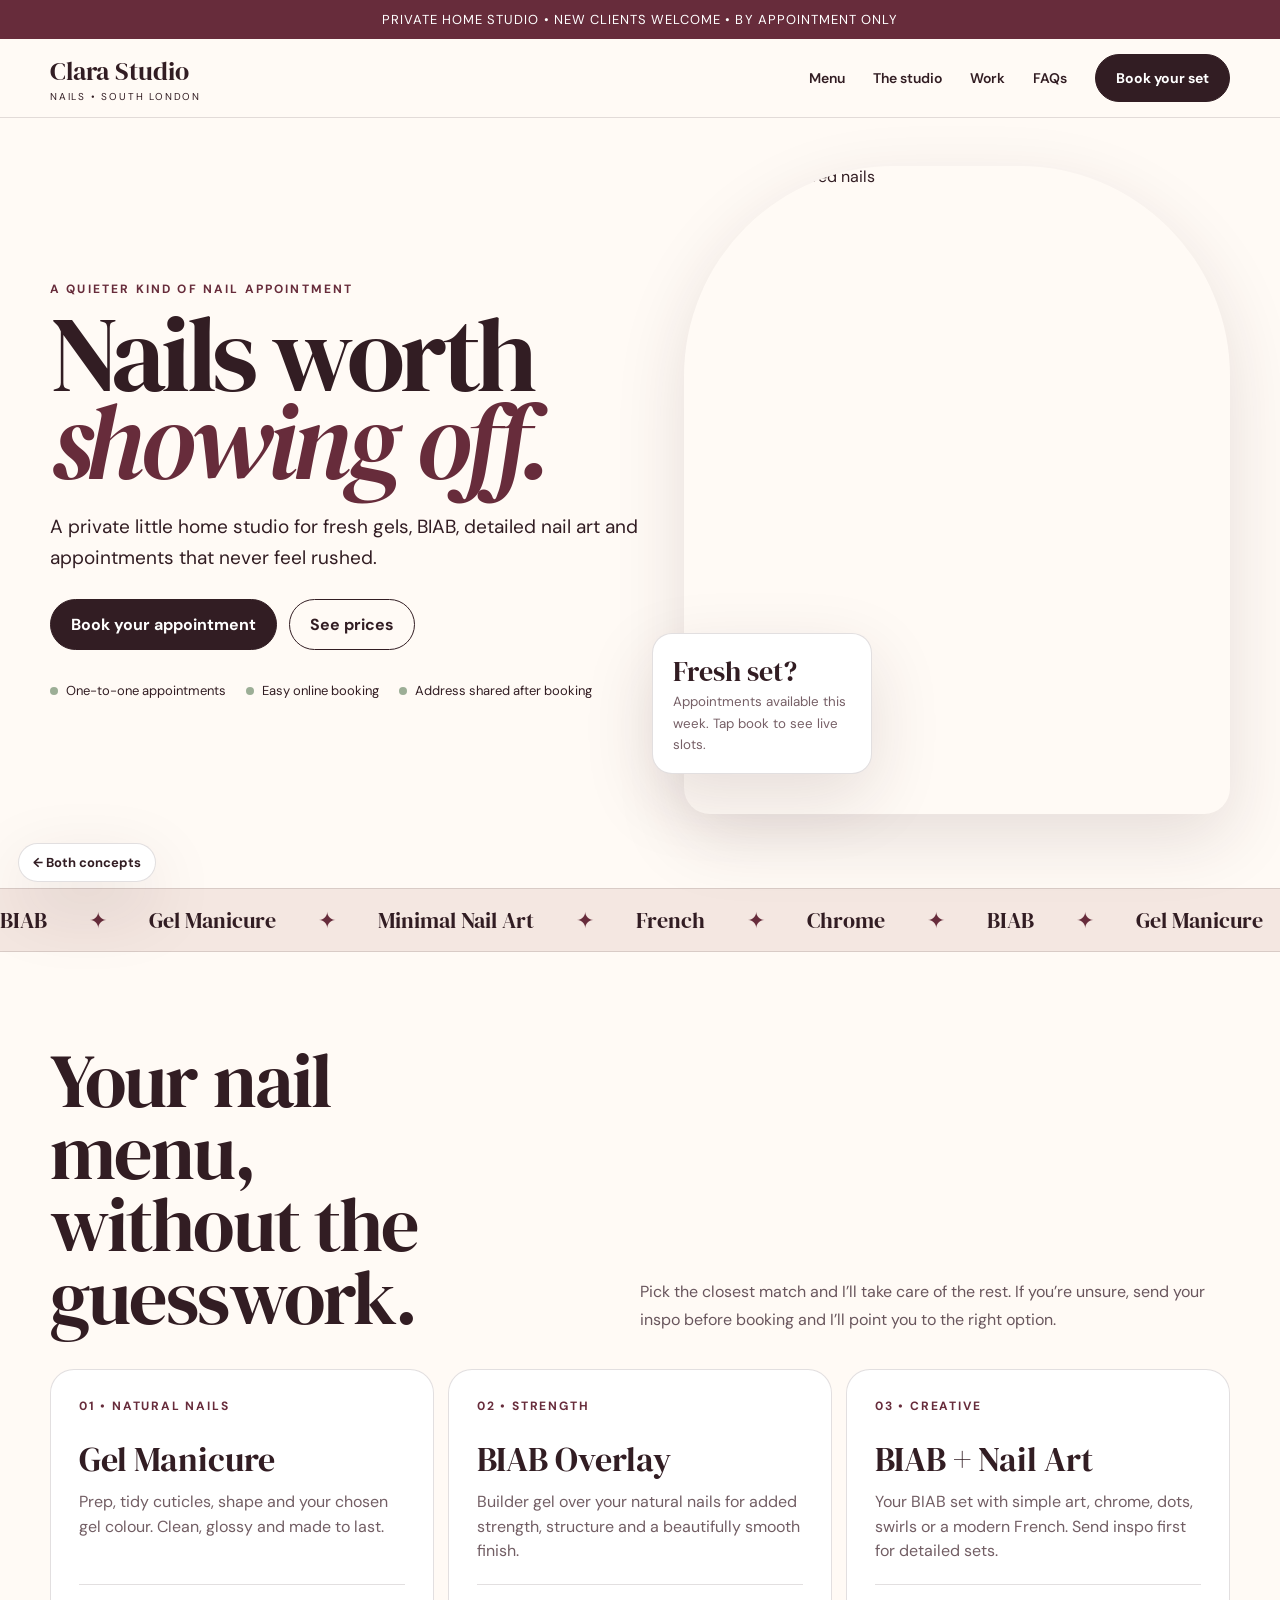
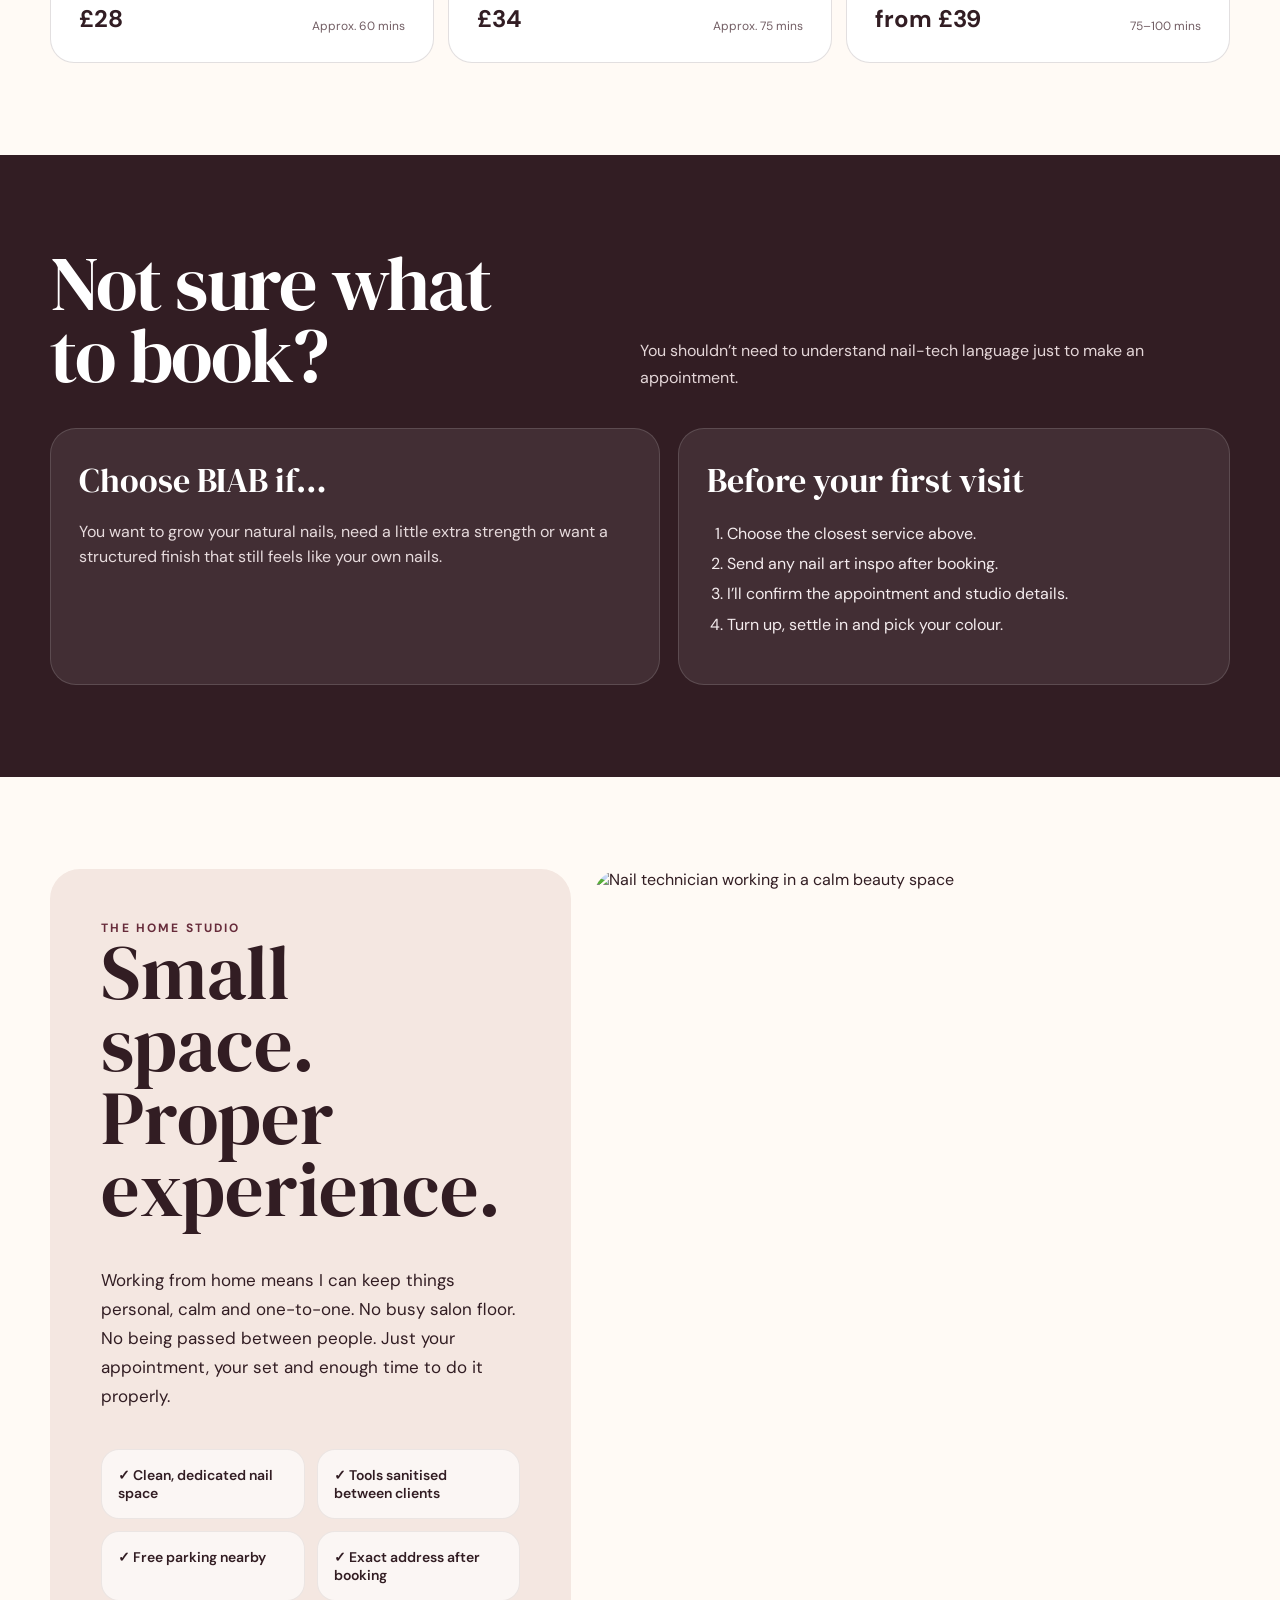
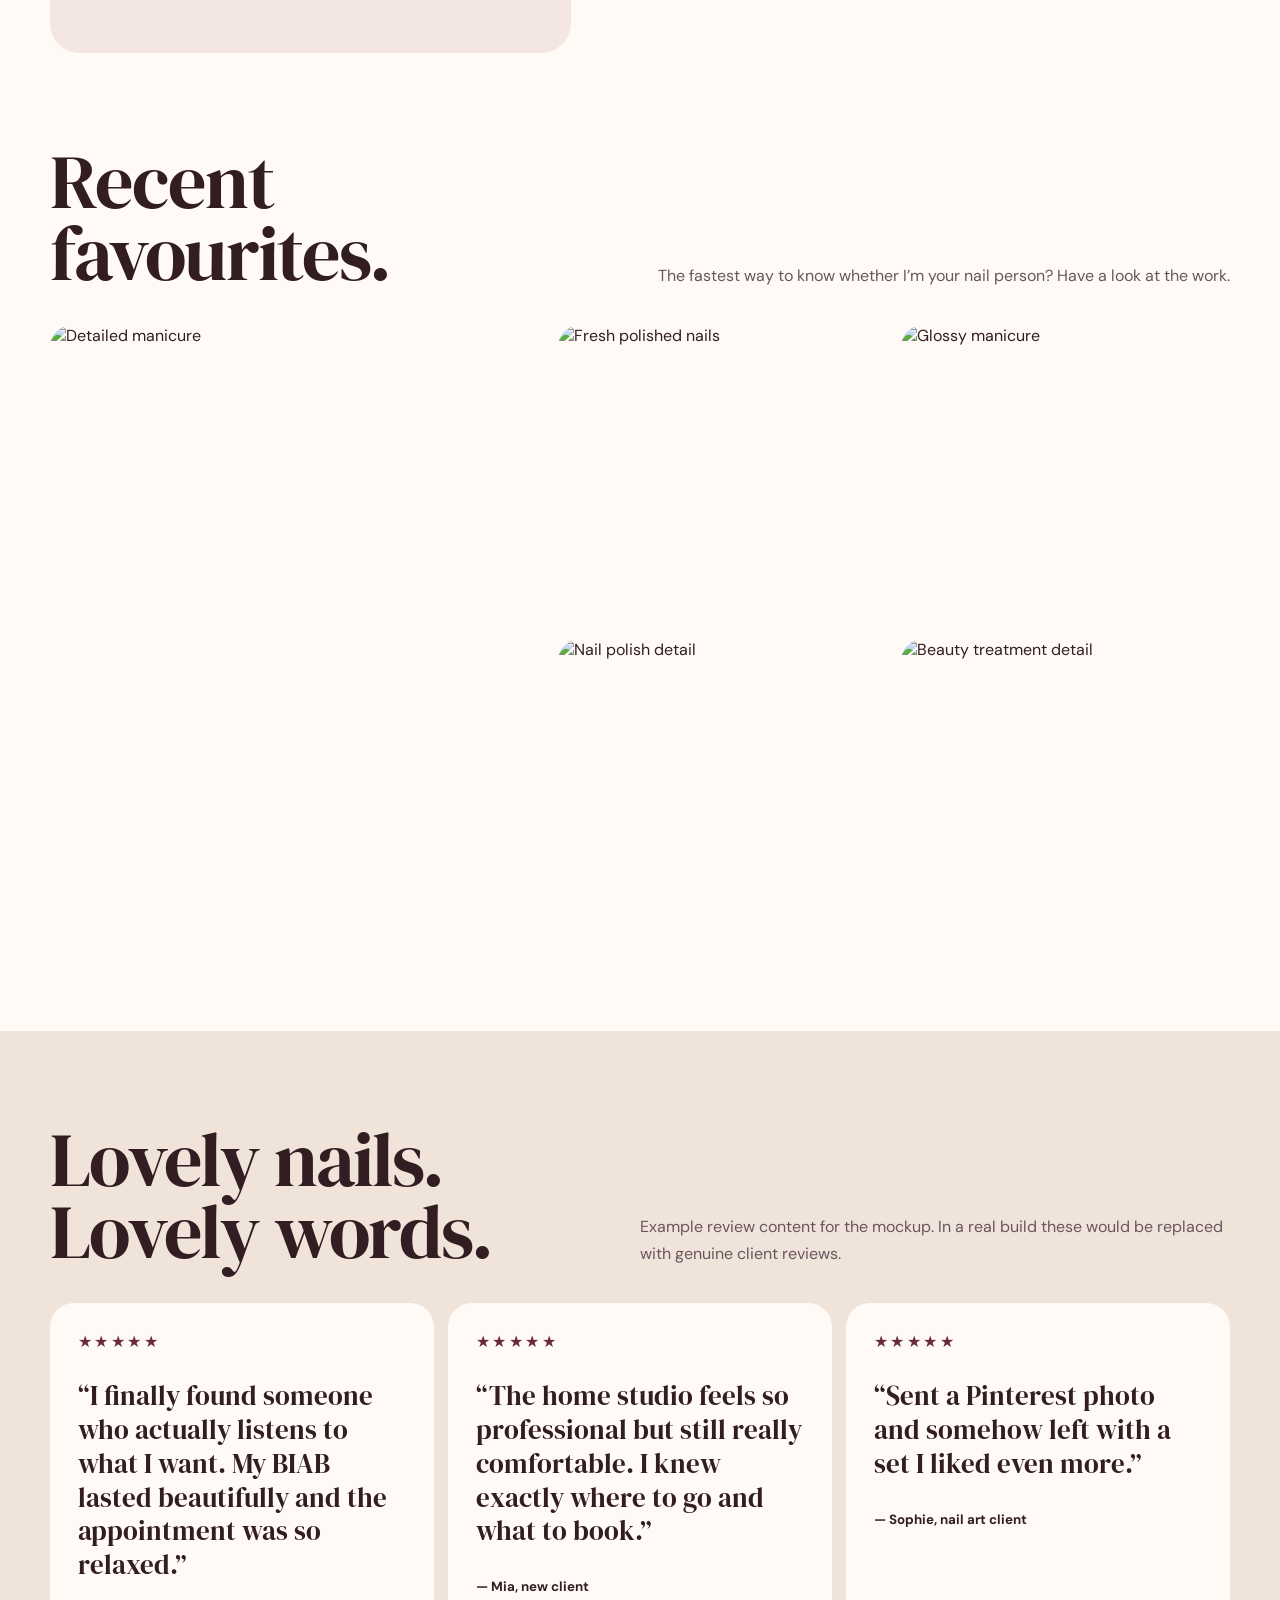
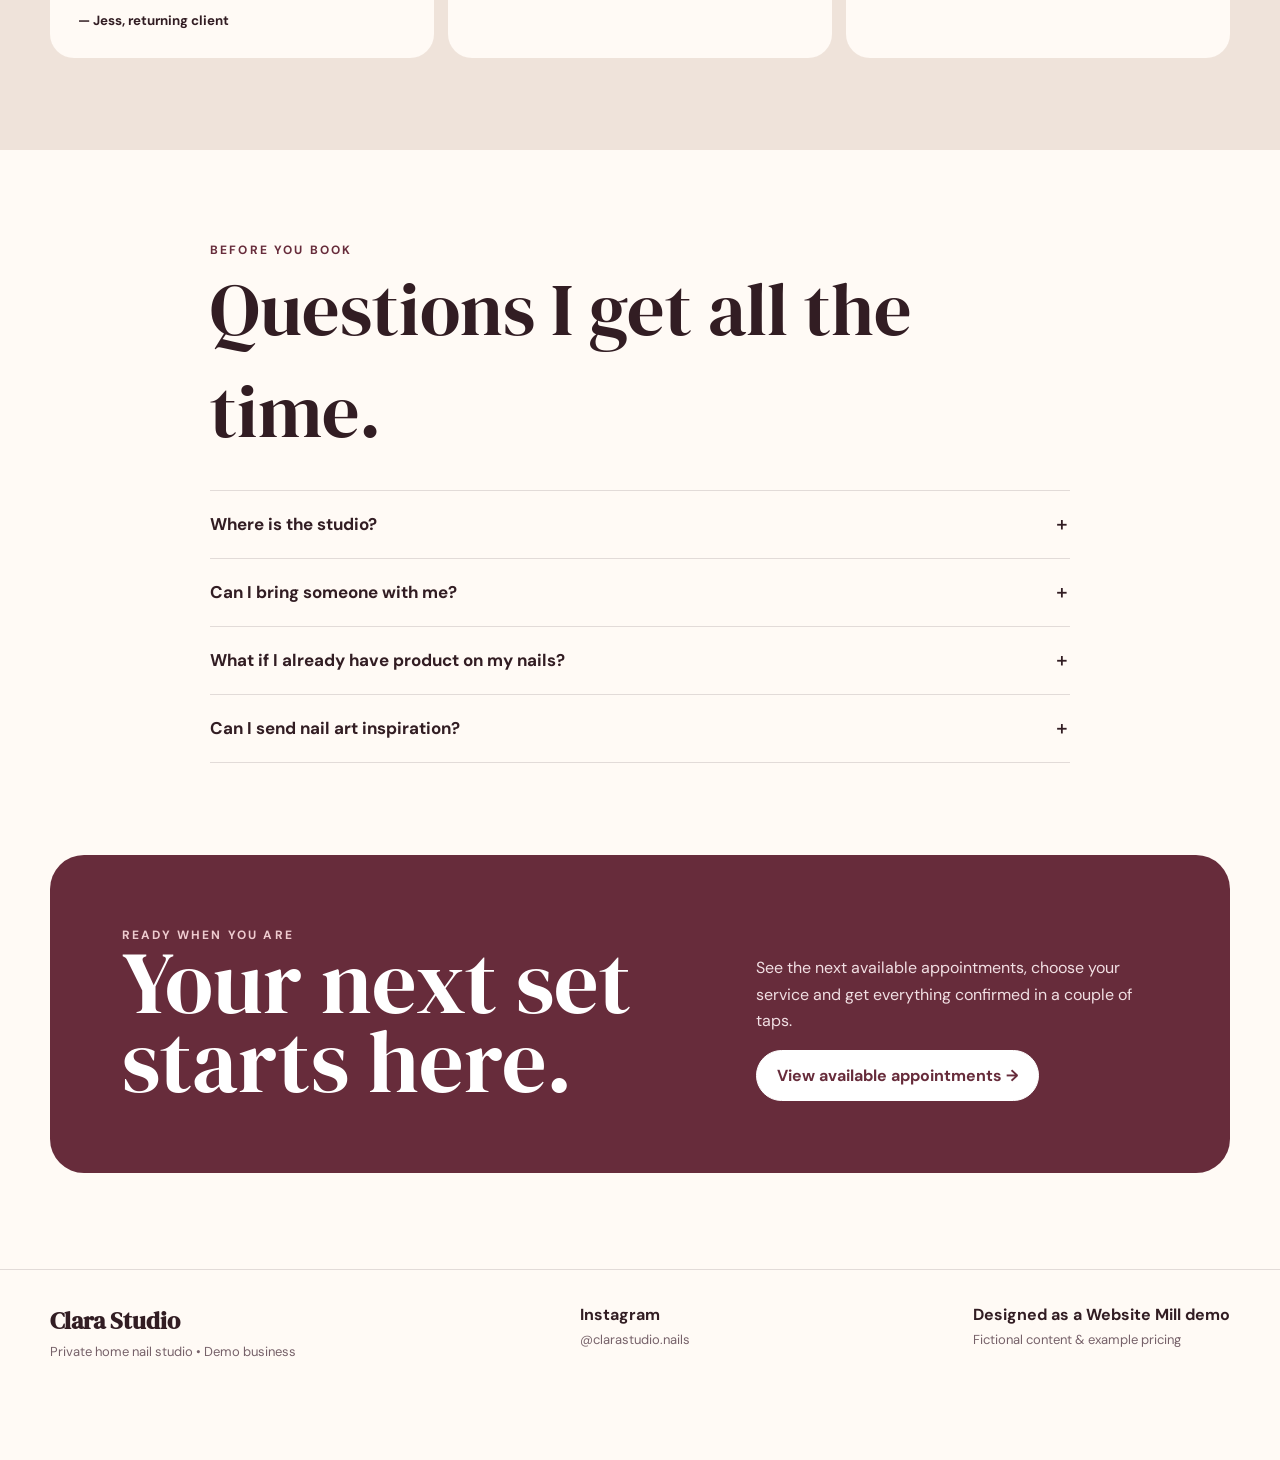
==== concept-one/index.html @ 9a5871d0 "Add premium home nail studio concept" ====
<!doctype html>
<html lang="en">
<head>
<meta charset="utf-8" />
<meta name="viewport" content="width=device-width,initial-scale=1" />
<title>Clara Studio — Private Home Nail Appointments</title>
<meta name="description" content="A premium at-home nail studio website concept with clear services, pricing, reviews, FAQs and booking." />
<link rel="preconnect" href="https://fonts.googleapis.com">
<link rel="preconnect" href="https://fonts.gstatic.com" crossorigin>
<link href="https://fonts.googleapis.com/css2?family=DM+Sans:wght@400;500;600;700&family=DM+Serif+Display:ital@0;1&display=swap" rel="stylesheet">
<style>
:root{--ink:#321d23;--wine:#672c3b;--rose:#d9a89b;--blush:#f4e7e1;--cream:#fffaf5;--sage:#9cae96;--line:rgba(50,29,35,.14);--shadow:0 24px 70px rgba(60,34,40,.13)}
*{box-sizing:border-box}html{scroll-behavior:smooth}body{margin:0;background:var(--cream);color:var(--ink);font-family:"DM Sans",sans-serif}img{display:block;width:100%}a{color:inherit}.wrap{width:min(1180px,calc(100% - 40px));margin:auto}.serif{font-family:"DM Serif Display",serif;font-weight:400}.announcement{background:var(--wine);color:white;text-align:center;padding:11px 18px;font-size:13px;letter-spacing:.08em;text-transform:uppercase}.nav{position:sticky;top:0;z-index:30;background:rgba(255,250,245,.94);backdrop-filter:blur(12px);border-bottom:1px solid var(--line)}.nav-inner{height:78px;display:flex;align-items:center;justify-content:space-between;gap:24px}.brand{text-decoration:none;font-family:"DM Serif Display",serif;font-size:26px}.brand span{font-family:"DM Sans",sans-serif;font-size:10px;display:block;text-transform:uppercase;letter-spacing:.18em;margin-top:1px}.links{display:flex;align-items:center;gap:28px;font-size:14px;font-weight:600}.links a{text-decoration:none}.btn{display:inline-flex;align-items:center;justify-content:center;gap:8px;text-decoration:none;border-radius:999px;padding:14px 20px;font-weight:700;border:1px solid var(--ink);transition:.2s ease}.btn:hover{transform:translateY(-2px)}.btn-dark{background:var(--ink);color:white}.hero{padding:48px 0 74px}.hero-grid{display:grid;grid-template-columns:1.04fr .96fr;gap:42px;align-items:center}.eyebrow{text-transform:uppercase;letter-spacing:.18em;font-size:12px;font-weight:700;color:var(--wine)}h1{font-family:"DM Serif Display",serif;font-size:clamp(62px,8.3vw,118px);line-height:.82;letter-spacing:-.045em;margin:14px 0 26px;font-weight:400}h1 em{color:var(--wine)}.lead{font-size:19px;line-height:1.65;max-width:610px;margin:0 0 26px}.hero-actions{display:flex;gap:12px;flex-wrap:wrap}.trust-row{display:flex;gap:20px;flex-wrap:wrap;margin-top:32px;font-size:13px}.trust-row span{display:flex;align-items:center;gap:8px}.dot{width:8px;height:8px;border-radius:50%;background:var(--sage)}.hero-photo{position:relative}.hero-photo img{height:min(72vh,720px);object-fit:cover;border-radius:210px 210px 26px 26px;box-shadow:var(--shadow)}.floating{position:absolute;left:-32px;bottom:40px;background:#fff;border:1px solid var(--line);border-radius:20px;padding:18px 20px;box-shadow:var(--shadow);width:220px}.floating strong{display:block;font-family:"DM Serif Display",serif;font-size:28px;font-weight:400}.floating small{line-height:1.4;color:#765f66}.marquee{overflow:hidden;border-block:1px solid var(--line);background:var(--blush)}.marquee-track{display:flex;white-space:nowrap;gap:42px;padding:16px 0;font-family:"DM Serif Display",serif;font-size:22px;animation:scroll 24s linear infinite}.marquee-track span:after{content:"✦";margin-left:42px;color:var(--wine)}@keyframes scroll{to{transform:translateX(-50%)}}
section{padding:92px 0}.section-head{display:grid;grid-template-columns:.8fr 1.2fr;gap:30px;align-items:end;margin-bottom:36px}.section-head h2{font-family:"DM Serif Display",serif;font-size:clamp(44px,6vw,76px);line-height:.95;margin:0;font-weight:400;letter-spacing:-.025em}.section-head p{max-width:590px;justify-self:end;line-height:1.7;color:#69565d;margin:0}.menu-grid{display:grid;grid-template-columns:repeat(3,1fr);gap:14px}.service{background:white;border:1px solid var(--line);border-radius:24px;padding:28px;min-height:245px;display:flex;flex-direction:column}.service .number{font-size:12px;letter-spacing:.15em;color:var(--wine);font-weight:700}.service h3{font-family:"DM Serif Display",serif;font-size:34px;font-weight:400;margin:22px 0 8px}.service p{color:#725e64;line-height:1.55;margin:0 0 20px}.price{margin-top:auto;display:flex;align-items:end;justify-content:space-between;gap:12px;border-top:1px solid var(--line);padding-top:18px}.price strong{font-size:24px}.price span{font-size:12px;color:#725e64}.guide{background:var(--ink);color:white}.guide .section-head p{color:#e4d6d8}.guide-grid{display:grid;grid-template-columns:1.05fr .95fr;gap:18px}.guide-card{background:rgba(255,255,255,.08);border:1px solid rgba(255,255,255,.14);border-radius:26px;padding:28px}.guide-card h3{font-family:"DM Serif Display",serif;font-size:34px;font-weight:400;margin:0 0 12px}.guide-card p{color:#e7dbdd;line-height:1.6}.guide-card ol{padding-left:20px;line-height:1.9;color:#f4ecee}.studio{display:grid;grid-template-columns:.9fr 1.1fr;gap:22px}.studio-copy{background:var(--blush);border-radius:30px;padding:clamp(28px,4vw,54px);display:flex;flex-direction:column;justify-content:center}.studio-copy h2{font-family:"DM Serif Display",serif;font-size:clamp(46px,6vw,76px);line-height:.95;font-weight:400;margin:0 0 24px}.studio-copy p{font-size:17px;line-height:1.7}.reassure{display:grid;grid-template-columns:1fr 1fr;gap:12px;margin-top:22px}.reassure div{background:rgba(255,255,255,.62);border:1px solid rgba(50,29,35,.08);border-radius:18px;padding:16px;font-size:14px;font-weight:600}.studio img{height:680px;object-fit:cover;border-radius:30px}.gallery{padding-top:0}.gallery-grid{display:grid;grid-template-columns:1.2fr .8fr .8fr;grid-template-rows:300px 300px;gap:14px}.gallery-grid img{height:100%;object-fit:cover;border-radius:22px}.gallery-grid img:first-child{grid-row:1/3}.reviews{background:#efe3da}.review-grid{display:grid;grid-template-columns:repeat(3,1fr);gap:14px}.review{background:var(--cream);border-radius:24px;padding:28px}.stars{letter-spacing:.15em;color:var(--wine)}.review p{font-family:"DM Serif Display",serif;font-size:27px;line-height:1.25}.review small{font-weight:700}.faq{max-width:860px}.faq h2{font-family:"DM Serif Display",serif;font-size:clamp(48px,6vw,74px);font-weight:400;margin:0 0 28px}.faq-item{border-top:1px solid var(--line)}.faq-item:last-child{border-bottom:1px solid var(--line)}.faq-btn{width:100%;background:none;border:0;padding:22px 0;display:flex;justify-content:space-between;text-align:left;font:inherit;font-weight:700;font-size:17px;color:var(--ink);cursor:pointer}.faq-answer{display:none;padding:0 40px 22px 0;color:#6f5b61;line-height:1.65}.faq-item.open .faq-answer{display:block}.cta{padding:0 0 96px}.cta-card{background:var(--wine);color:white;border-radius:34px;padding:clamp(34px,6vw,72px);display:grid;grid-template-columns:1.2fr .8fr;align-items:end;gap:30px}.cta-card h2{font-family:"DM Serif Display",serif;font-size:clamp(50px,7vw,88px);line-height:.9;font-weight:400;margin:0}.cta-card p{color:#f1dfe3;line-height:1.65}.cta-card .btn{border-color:white;background:white;color:var(--wine)}footer{border-top:1px solid var(--line);padding:34px 0 100px}.footer-grid{display:flex;justify-content:space-between;gap:24px;align-items:flex-start}.footer-grid strong{font-family:"DM Serif Display",serif;font-size:24px}.footer-grid p{margin:6px 0 0;color:#766169;font-size:13px}.back{position:fixed;left:18px;bottom:18px;z-index:40;background:white;border:1px solid var(--line);box-shadow:var(--shadow);border-radius:999px;padding:10px 14px;text-decoration:none;font-size:13px;font-weight:700}.mobile-book{display:none}
@media(max-width:850px){.links a:not(.btn){display:none}.hero-grid,.section-head,.studio,.cta-card,.guide-grid{grid-template-columns:1fr}.hero{padding-top:28px}.hero-photo{margin-top:16px}.hero-photo img{height:520px}.floating{left:14px;bottom:18px}.section-head p{justify-self:start}.menu-grid,.review-grid{grid-template-columns:1fr}.gallery-grid{grid-template-columns:1fr 1fr;grid-template-rows:280px 230px}.gallery-grid img:first-child{grid-column:1/3;grid-row:auto}.studio img{height:480px}.reassure{grid-template-columns:1fr}.footer-grid{flex-direction:column}.mobile-book{display:flex;position:fixed;right:16px;bottom:16px;z-index:45;background:var(--wine);color:white;padding:14px 20px;border-radius:999px;text-decoration:none;font-weight:800;box-shadow:0 12px 32px rgba(60,20,30,.25)}.back{bottom:72px}}@media(max-width:520px){.wrap{width:min(100% - 28px,1180px)}.nav-inner{height:68px}.nav .btn{padding:11px 14px;font-size:13px}h1{font-size:64px}.hero-photo img{height:460px;border-radius:130px 130px 22px 22px}.floating{width:190px}.menu-grid{gap:10px}section{padding:70px 0}.gallery-grid{grid-template-columns:1fr;grid-template-rows:none}.gallery-grid img,.gallery-grid img:first-child{grid-column:auto;height:290px}.review p{font-size:24px}.cta-card h2{font-size:54px}}
</style>
</head>
<body>
<div class="announcement">Private home studio • New clients welcome • By appointment only</div>
<nav class="nav"><div class="wrap nav-inner"><a class="brand" href="#top">Clara Studio<span>Nails • South London</span></a><div class="links"><a href="#menu">Menu</a><a href="#studio">The studio</a><a href="#work">Work</a><a href="#faq">FAQs</a><a class="btn btn-dark" href="#book">Book your set</a></div></div></nav>
<main id="top">
<section class="hero"><div class="wrap hero-grid"><div><div class="eyebrow">A quieter kind of nail appointment</div><h1>Nails worth <em>showing off.</em></h1><p class="lead">A private little home studio for fresh gels, BIAB, detailed nail art and appointments that never feel rushed.</p><div class="hero-actions"><a class="btn btn-dark" href="#book">Book your appointment</a><a class="btn" href="#menu">See prices</a></div><div class="trust-row"><span><i class="dot"></i>One-to-one appointments</span><span><i class="dot"></i>Easy online booking</span><span><i class="dot"></i>Address shared after booking</span></div></div><div class="hero-photo"><img src="https://images.unsplash.com/photo-1604654894610-df63bc536371?auto=format&fit=crop&w=1200&q=90" alt="Freshly manicured nails"/><div class="floating"><strong>Fresh set?</strong><small>Appointments available this week. Tap book to see live slots.</small></div></div></div></section>
<div class="marquee"><div class="marquee-track"><span>BIAB</span><span>Gel Manicure</span><span>Minimal Nail Art</span><span>French</span><span>Chrome</span><span>BIAB</span><span>Gel Manicure</span><span>Minimal Nail Art</span><span>French</span><span>Chrome</span></div></div>
<section id="menu"><div class="wrap"><div class="section-head"><h2>Your nail menu,<br>without the guesswork.</h2><p>Pick the closest match and I’ll take care of the rest. If you’re unsure, send your inspo before booking and I’ll point you to the right option.</p></div><div class="menu-grid">
<div class="service"><span class="number">01 • NATURAL NAILS</span><h3>Gel Manicure</h3><p>Prep, tidy cuticles, shape and your chosen gel colour. Clean, glossy and made to last.</p><div class="price"><strong>£28</strong><span>Approx. 60 mins</span></div></div>
<div class="service"><span class="number">02 • STRENGTH</span><h3>BIAB Overlay</h3><p>Builder gel over your natural nails for added strength, structure and a beautifully smooth finish.</p><div class="price"><strong>£34</strong><span>Approx. 75 mins</span></div></div>
<div class="service"><span class="number">03 • CREATIVE</span><h3>BIAB + Nail Art</h3><p>Your BIAB set with simple art, chrome, dots, swirls or a modern French. Send inspo first for detailed sets.</p><div class="price"><strong>from £39</strong><span>75–100 mins</span></div></div>
</div></div></section>
<section class="guide"><div class="wrap"><div class="section-head"><h2>Not sure what to book?</h2><p>You shouldn’t need to understand nail-tech language just to make an appointment.</p></div><div class="guide-grid"><div class="guide-card"><h3>Choose BIAB if…</h3><p>You want to grow your natural nails, need a little extra strength or want a structured finish that still feels like your own nails.</p></div><div class="guide-card"><h3>Before your first visit</h3><ol><li>Choose the closest service above.</li><li>Send any nail art inspo after booking.</li><li>I’ll confirm the appointment and studio details.</li><li>Turn up, settle in and pick your colour.</li></ol></div></div></div></section>
<section id="studio"><div class="wrap studio"><div class="studio-copy"><div class="eyebrow">The home studio</div><h2>Small space.<br>Proper experience.</h2><p>Working from home means I can keep things personal, calm and one-to-one. No busy salon floor. No being passed between people. Just your appointment, your set and enough time to do it properly.</p><div class="reassure"><div>✓ Clean, dedicated nail space</div><div>✓ Tools sanitised between clients</div><div>✓ Free parking nearby</div><div>✓ Exact address after booking</div></div></div><img src="https://images.unsplash.com/photo-1562322140-8baeececf3df?auto=format&fit=crop&w=1200&q=88" alt="Nail technician working in a calm beauty space"/></div></section>
<section id="work" class="gallery"><div class="wrap"><div class="section-head"><h2>Recent favourites.</h2><p>The fastest way to know whether I’m your nail person? Have a look at the work.</p></div><div class="gallery-grid"><img src="https://images.unsplash.com/photo-1544816135-b44f18b3c5d6?auto=format&fit=crop&w=1000&q=88" alt="Detailed manicure"/><img src="https://images.unsplash.com/photo-1519014816548-bf5fe059798b?auto=format&fit=crop&w=900&q=88" alt="Fresh polished nails"/><img src="https://images.unsplash.com/photo-1604654894610-df63bc536371?auto=format&fit=crop&w=900&q=88" alt="Glossy manicure"/><img src="https://images.unsplash.com/photo-1457972729786-0411a3b2b626?auto=format&fit=crop&w=900&q=88" alt="Nail polish detail"/><img src="https://images.unsplash.com/photo-1562322140-8baeececf3df?auto=format&fit=crop&w=900&q=88" alt="Beauty treatment detail"/></div></div></section>
<section class="reviews"><div class="wrap"><div class="section-head"><h2>Lovely nails.<br>Lovely words.</h2><p>Example review content for the mockup. In a real build these would be replaced with genuine client reviews.</p></div><div class="review-grid"><article class="review"><div class="stars">★★★★★</div><p>“I finally found someone who actually listens to what I want. My BIAB lasted beautifully and the appointment was so relaxed.”</p><small>— Jess, returning client</small></article><article class="review"><div class="stars">★★★★★</div><p>“The home studio feels so professional but still really comfortable. I knew exactly where to go and what to book.”</p><small>— Mia, new client</small></article><article class="review"><div class="stars">★★★★★</div><p>“Sent a Pinterest photo and somehow left with a set I liked even more.”</p><small>— Sophie, nail art client</small></article></div></div></section>
<section id="faq"><div class="wrap faq"><div class="eyebrow">Before you book</div><h2>Questions I get all the time.</h2>
<div class="faq-item"><button class="faq-btn">Where is the studio?<span>＋</span></button><div class="faq-answer">The studio is based in South London. For privacy, the full home address is sent automatically once your appointment is confirmed.</div></div>
<div class="faq-item"><button class="faq-btn">Can I bring someone with me?<span>＋</span></button><div class="faq-answer">Because it’s a small home studio, appointments are one-to-one unless we’ve agreed otherwise beforehand.</div></div>
<div class="faq-item"><button class="faq-btn">What if I already have product on my nails?<span>＋</span></button><div class="faq-answer">Book a removal or infill option with your new set. If you’re not sure what’s currently on your nails, send me a photo before your appointment.</div></div>
<div class="faq-item"><button class="faq-btn">Can I send nail art inspiration?<span>＋</span></button><div class="faq-answer">Absolutely. Send your inspo as soon as you book so I can confirm the right service, timing and price before you arrive.</div></div>
</div></section>
<section id="book" class="cta"><div class="wrap cta-card"><div><div class="eyebrow" style="color:#eecbcf">Ready when you are</div><h2>Your next set starts here.</h2></div><div><p>See the next available appointments, choose your service and get everything confirmed in a couple of taps.</p><a class="btn" href="#">View available appointments →</a></div></div></section>
</main>
<footer><div class="wrap footer-grid"><div><strong>Clara Studio</strong><p>Private home nail studio • Demo business</p></div><div><b>Instagram</b><p>@clarastudio.nails</p></div><div><b>Designed as a Website Mill demo</b><p>Fictional content & example pricing</p></div></div></footer>
<a class="back" href="../">← Both concepts</a><a class="mobile-book" href="#book">Book now</a>
<script>document.querySelectorAll('.faq-btn').forEach(btn=>btn.addEventListener('click',()=>{const item=btn.parentElement;item.classList.toggle('open');btn.querySelector('span').textContent=item.classList.contains('open')?'−':'＋'}));</script>
</body></html>
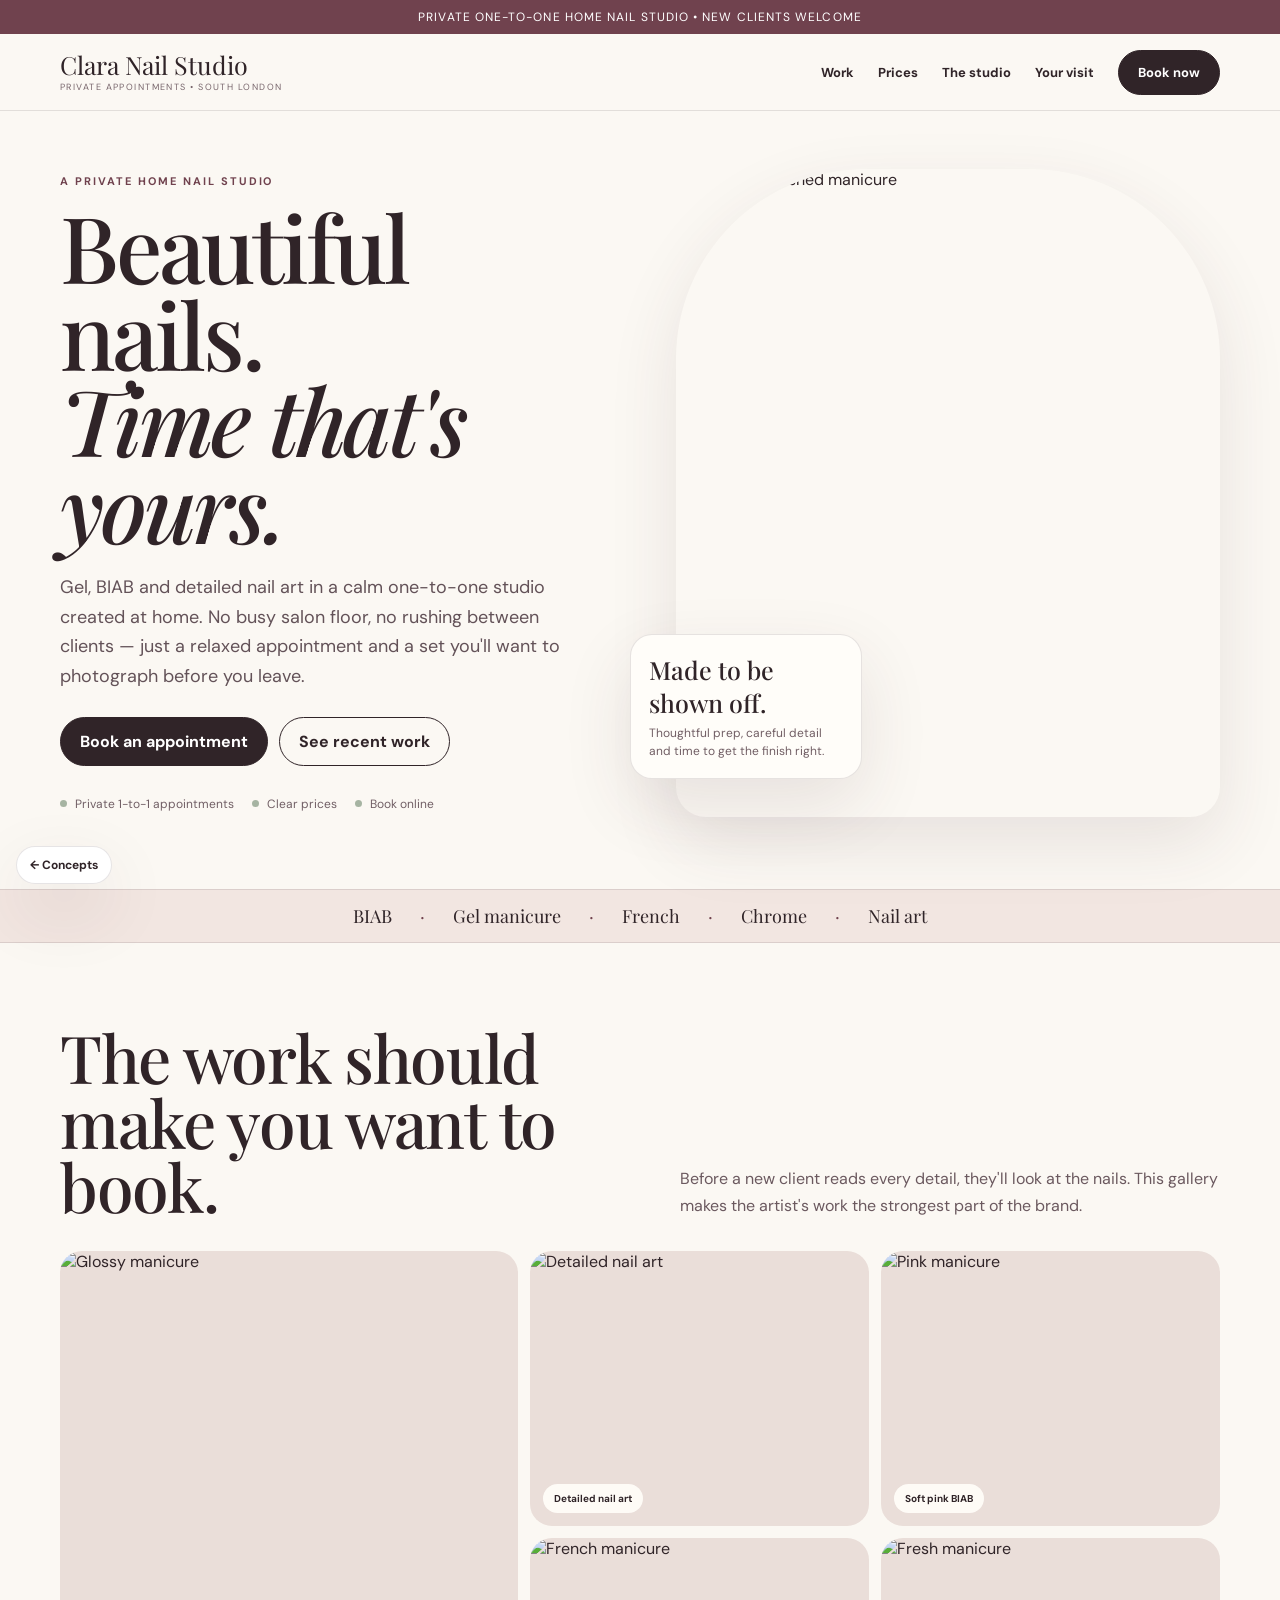
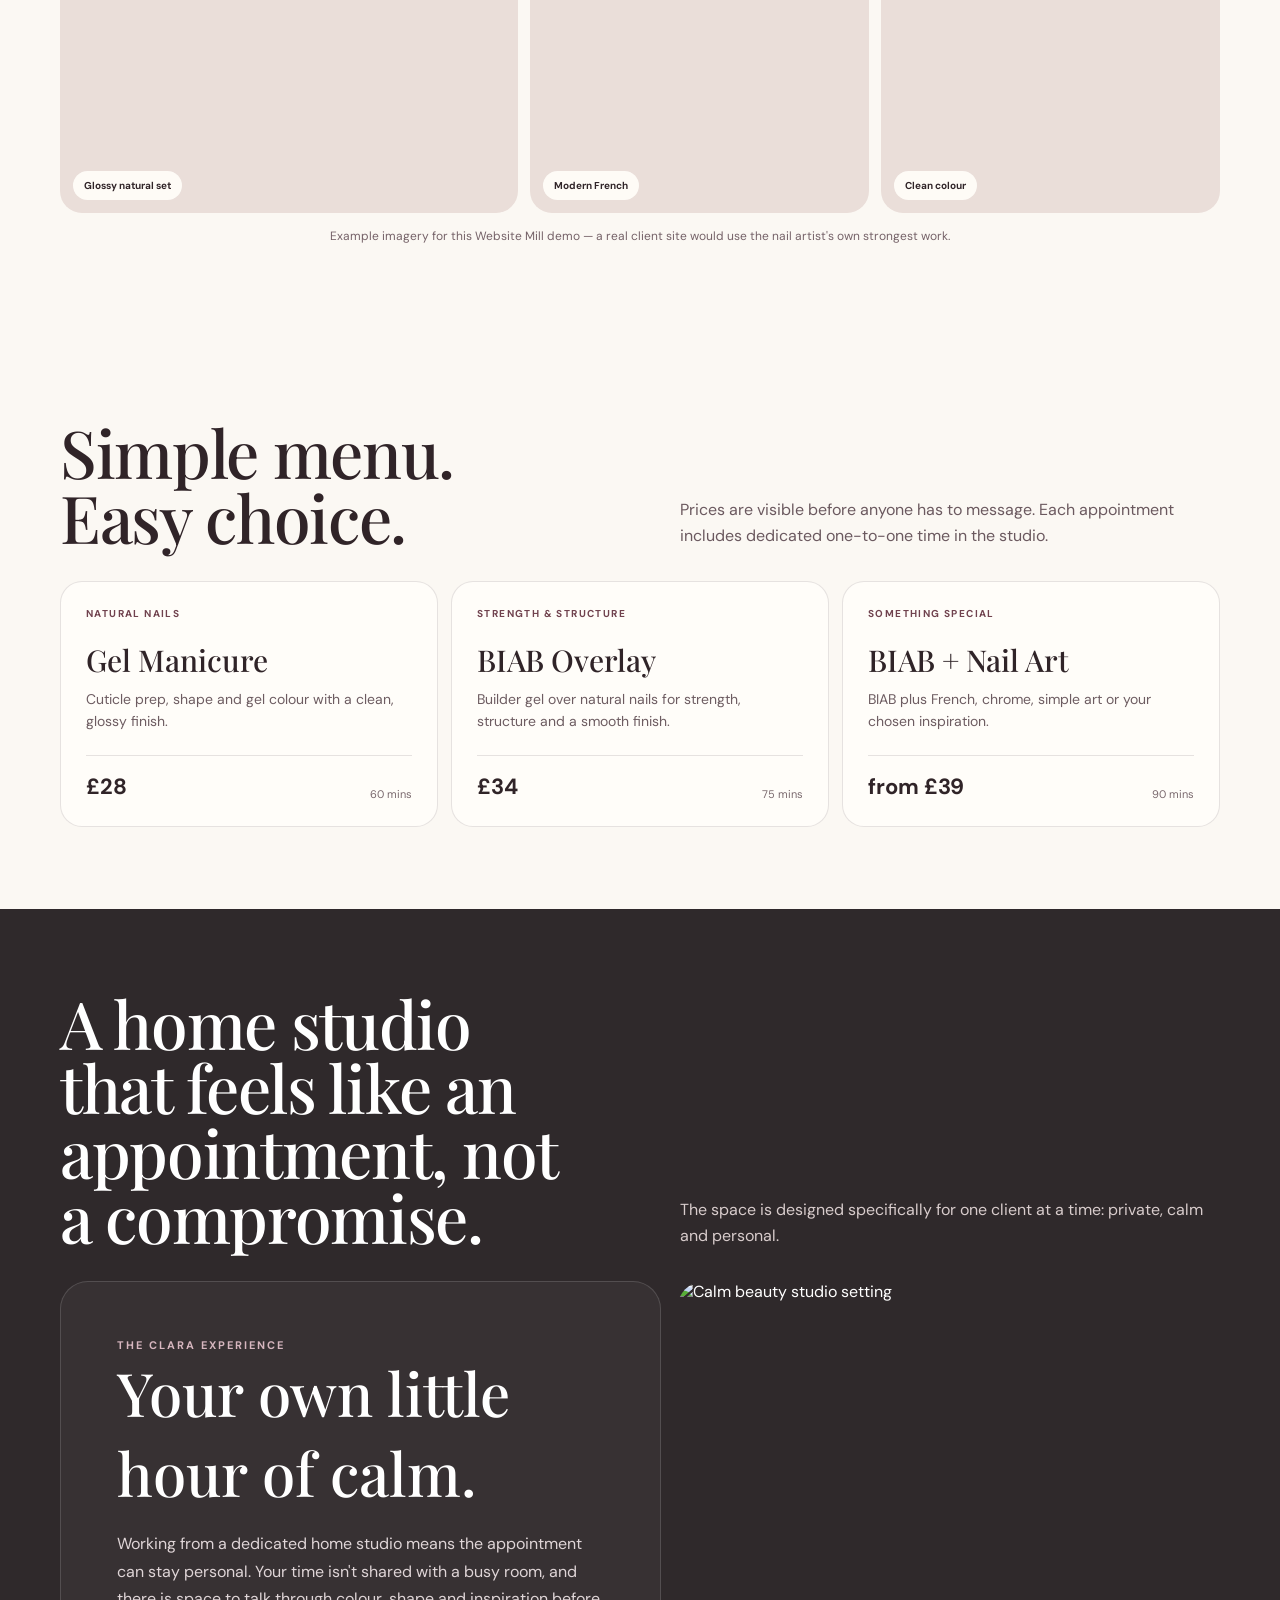
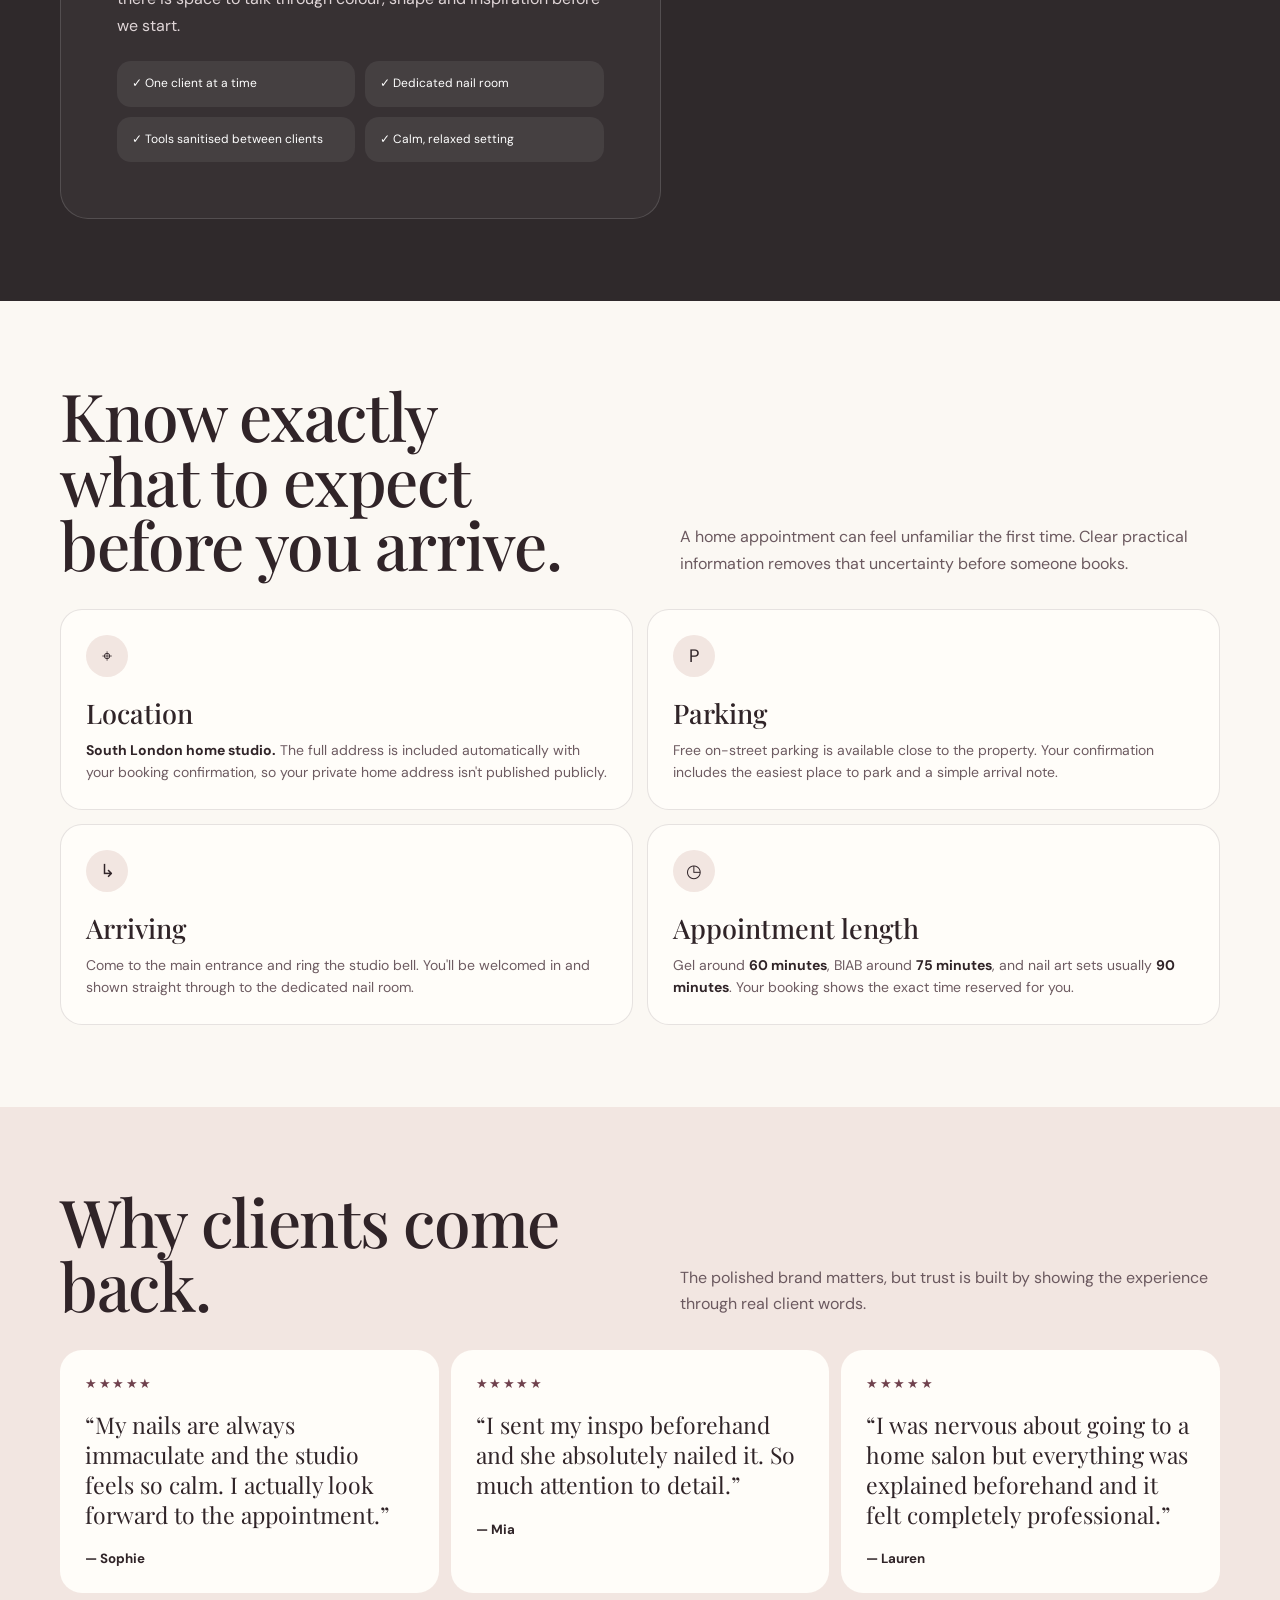
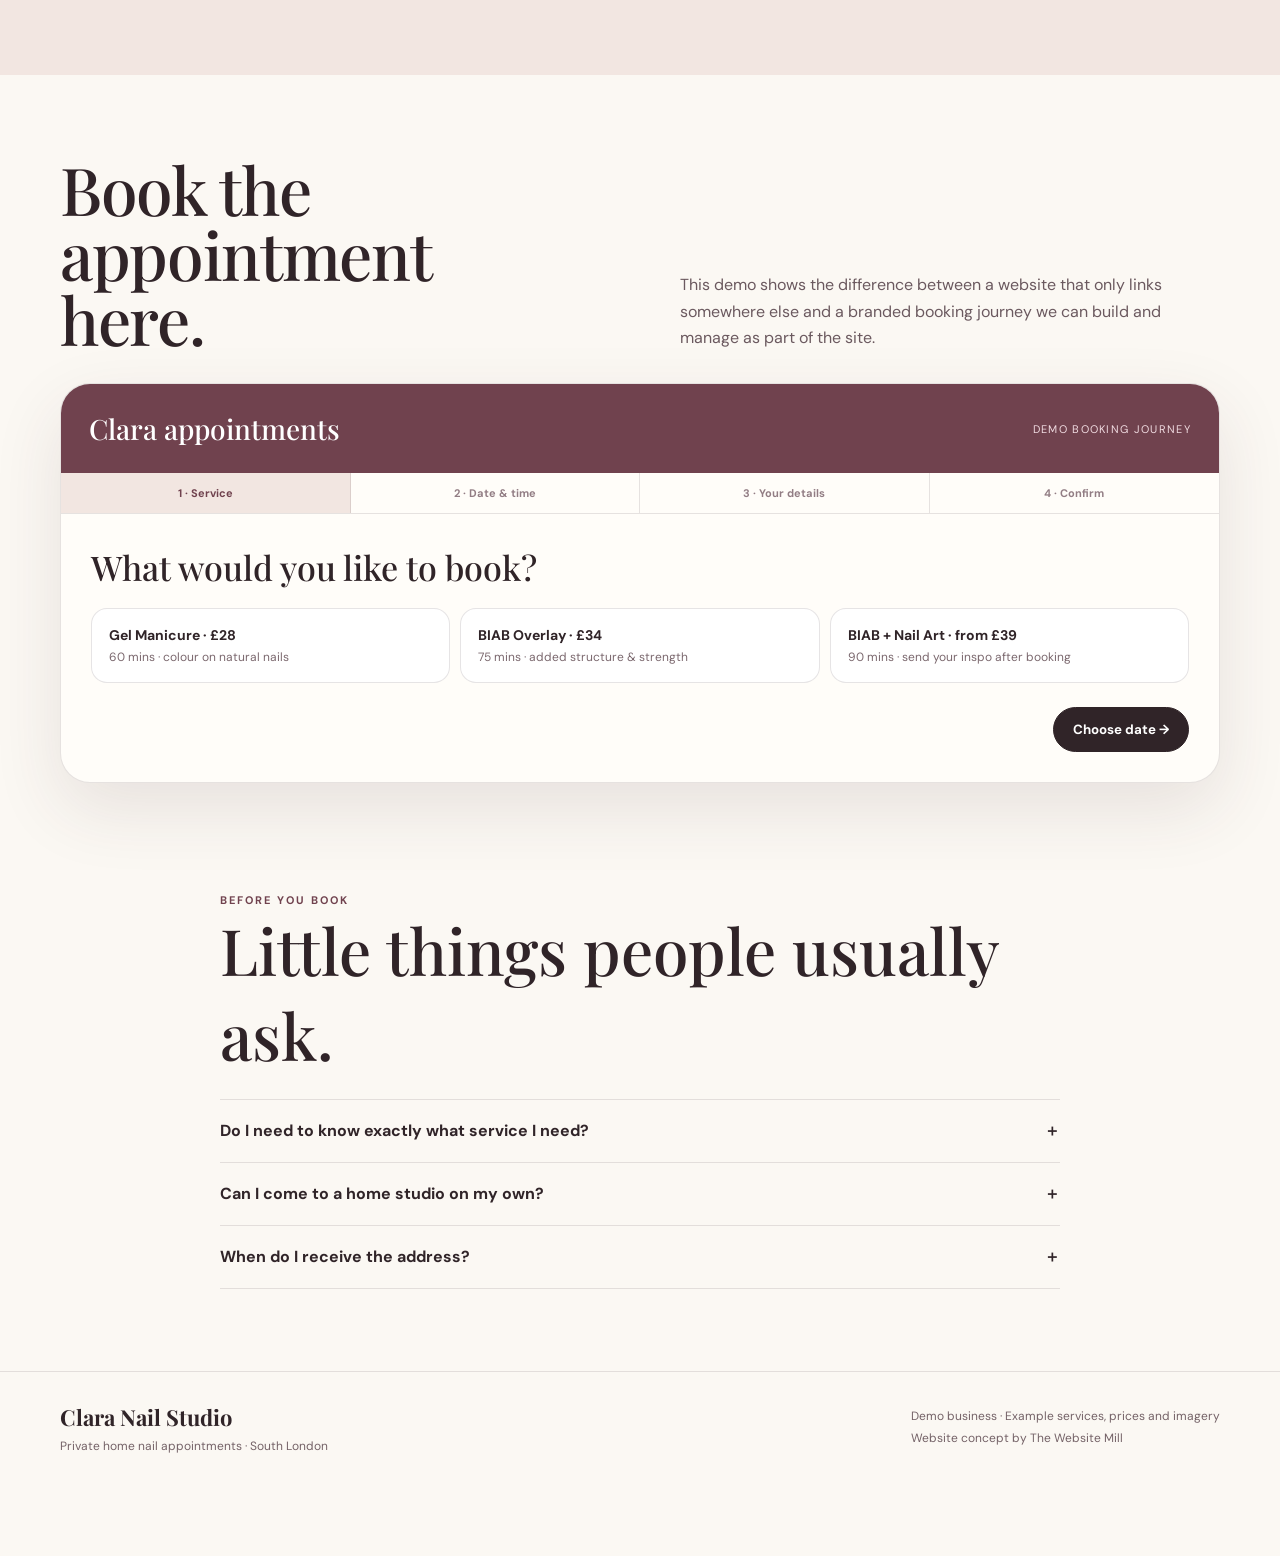
==== commit 235d0ec2: "Make Clara the premium home studio hero with managed booking journey" ====
--- a/concept-one/index.html
+++ b/concept-one/index.html
@@ -3,42 +3,62 @@
 <head>
 <meta charset="utf-8" />
 <meta name="viewport" content="width=device-width,initial-scale=1" />
-<title>Clara Studio — Private Home Nail Appointments</title>
-<meta name="description" content="A premium at-home nail studio website concept with clear services, pricing, reviews, FAQs and booking." />
-<link rel="preconnect" href="https://fonts.googleapis.com">
-<link rel="preconnect" href="https://fonts.gstatic.com" crossorigin>
-<link href="https://fonts.googleapis.com/css2?family=DM+Sans:wght@400;500;600;700&family=DM+Serif+Display:ital@0;1&display=swap" rel="stylesheet">
+<title>Clara Nail Studio — Private Home Nail Appointments</title>
+<meta name="description" content="A premium home nail studio concept with beautiful work, clear pricing, studio information and an integrated booking journey." />
+<link rel="preconnect" href="https://fonts.googleapis.com"><link rel="preconnect" href="https://fonts.gstatic.com" crossorigin>
+<link href="https://fonts.googleapis.com/css2?family=DM+Sans:wght@400;500;600;700&family=Playfair+Display:ital,wght@0,500;0,600;1,500&display=swap" rel="stylesheet">
 <style>
-:root{--ink:#321d23;--wine:#672c3b;--rose:#d9a89b;--blush:#f4e7e1;--cream:#fffaf5;--sage:#9cae96;--line:rgba(50,29,35,.14);--shadow:0 24px 70px rgba(60,34,40,.13)}
-*{box-sizing:border-box}html{scroll-behavior:smooth}body{margin:0;background:var(--cream);color:var(--ink);font-family:"DM Sans",sans-serif}img{display:block;width:100%}a{color:inherit}.wrap{width:min(1180px,calc(100% - 40px));margin:auto}.serif{font-family:"DM Serif Display",serif;font-weight:400}.announcement{background:var(--wine);color:white;text-align:center;padding:11px 18px;font-size:13px;letter-spacing:.08em;text-transform:uppercase}.nav{position:sticky;top:0;z-index:30;background:rgba(255,250,245,.94);backdrop-filter:blur(12px);border-bottom:1px solid var(--line)}.nav-inner{height:78px;display:flex;align-items:center;justify-content:space-between;gap:24px}.brand{text-decoration:none;font-family:"DM Serif Display",serif;font-size:26px}.brand span{font-family:"DM Sans",sans-serif;font-size:10px;display:block;text-transform:uppercase;letter-spacing:.18em;margin-top:1px}.links{display:flex;align-items:center;gap:28px;font-size:14px;font-weight:600}.links a{text-decoration:none}.btn{display:inline-flex;align-items:center;justify-content:center;gap:8px;text-decoration:none;border-radius:999px;padding:14px 20px;font-weight:700;border:1px solid var(--ink);transition:.2s ease}.btn:hover{transform:translateY(-2px)}.btn-dark{background:var(--ink);color:white}.hero{padding:48px 0 74px}.hero-grid{display:grid;grid-template-columns:1.04fr .96fr;gap:42px;align-items:center}.eyebrow{text-transform:uppercase;letter-spacing:.18em;font-size:12px;font-weight:700;color:var(--wine)}h1{font-family:"DM Serif Display",serif;font-size:clamp(62px,8.3vw,118px);line-height:.82;letter-spacing:-.045em;margin:14px 0 26px;font-weight:400}h1 em{color:var(--wine)}.lead{font-size:19px;line-height:1.65;max-width:610px;margin:0 0 26px}.hero-actions{display:flex;gap:12px;flex-wrap:wrap}.trust-row{display:flex;gap:20px;flex-wrap:wrap;margin-top:32px;font-size:13px}.trust-row span{display:flex;align-items:center;gap:8px}.dot{width:8px;height:8px;border-radius:50%;background:var(--sage)}.hero-photo{position:relative}.hero-photo img{height:min(72vh,720px);object-fit:cover;border-radius:210px 210px 26px 26px;box-shadow:var(--shadow)}.floating{position:absolute;left:-32px;bottom:40px;background:#fff;border:1px solid var(--line);border-radius:20px;padding:18px 20px;box-shadow:var(--shadow);width:220px}.floating strong{display:block;font-family:"DM Serif Display",serif;font-size:28px;font-weight:400}.floating small{line-height:1.4;color:#765f66}.marquee{overflow:hidden;border-block:1px solid var(--line);background:var(--blush)}.marquee-track{display:flex;white-space:nowrap;gap:42px;padding:16px 0;font-family:"DM Serif Display",serif;font-size:22px;animation:scroll 24s linear infinite}.marquee-track span:after{content:"✦";margin-left:42px;color:var(--wine)}@keyframes scroll{to{transform:translateX(-50%)}}
-section{padding:92px 0}.section-head{display:grid;grid-template-columns:.8fr 1.2fr;gap:30px;align-items:end;margin-bottom:36px}.section-head h2{font-family:"DM Serif Display",serif;font-size:clamp(44px,6vw,76px);line-height:.95;margin:0;font-weight:400;letter-spacing:-.025em}.section-head p{max-width:590px;justify-self:end;line-height:1.7;color:#69565d;margin:0}.menu-grid{display:grid;grid-template-columns:repeat(3,1fr);gap:14px}.service{background:white;border:1px solid var(--line);border-radius:24px;padding:28px;min-height:245px;display:flex;flex-direction:column}.service .number{font-size:12px;letter-spacing:.15em;color:var(--wine);font-weight:700}.service h3{font-family:"DM Serif Display",serif;font-size:34px;font-weight:400;margin:22px 0 8px}.service p{color:#725e64;line-height:1.55;margin:0 0 20px}.price{margin-top:auto;display:flex;align-items:end;justify-content:space-between;gap:12px;border-top:1px solid var(--line);padding-top:18px}.price strong{font-size:24px}.price span{font-size:12px;color:#725e64}.guide{background:var(--ink);color:white}.guide .section-head p{color:#e4d6d8}.guide-grid{display:grid;grid-template-columns:1.05fr .95fr;gap:18px}.guide-card{background:rgba(255,255,255,.08);border:1px solid rgba(255,255,255,.14);border-radius:26px;padding:28px}.guide-card h3{font-family:"DM Serif Display",serif;font-size:34px;font-weight:400;margin:0 0 12px}.guide-card p{color:#e7dbdd;line-height:1.6}.guide-card ol{padding-left:20px;line-height:1.9;color:#f4ecee}.studio{display:grid;grid-template-columns:.9fr 1.1fr;gap:22px}.studio-copy{background:var(--blush);border-radius:30px;padding:clamp(28px,4vw,54px);display:flex;flex-direction:column;justify-content:center}.studio-copy h2{font-family:"DM Serif Display",serif;font-size:clamp(46px,6vw,76px);line-height:.95;font-weight:400;margin:0 0 24px}.studio-copy p{font-size:17px;line-height:1.7}.reassure{display:grid;grid-template-columns:1fr 1fr;gap:12px;margin-top:22px}.reassure div{background:rgba(255,255,255,.62);border:1px solid rgba(50,29,35,.08);border-radius:18px;padding:16px;font-size:14px;font-weight:600}.studio img{height:680px;object-fit:cover;border-radius:30px}.gallery{padding-top:0}.gallery-grid{display:grid;grid-template-columns:1.2fr .8fr .8fr;grid-template-rows:300px 300px;gap:14px}.gallery-grid img{height:100%;object-fit:cover;border-radius:22px}.gallery-grid img:first-child{grid-row:1/3}.reviews{background:#efe3da}.review-grid{display:grid;grid-template-columns:repeat(3,1fr);gap:14px}.review{background:var(--cream);border-radius:24px;padding:28px}.stars{letter-spacing:.15em;color:var(--wine)}.review p{font-family:"DM Serif Display",serif;font-size:27px;line-height:1.25}.review small{font-weight:700}.faq{max-width:860px}.faq h2{font-family:"DM Serif Display",serif;font-size:clamp(48px,6vw,74px);font-weight:400;margin:0 0 28px}.faq-item{border-top:1px solid var(--line)}.faq-item:last-child{border-bottom:1px solid var(--line)}.faq-btn{width:100%;background:none;border:0;padding:22px 0;display:flex;justify-content:space-between;text-align:left;font:inherit;font-weight:700;font-size:17px;color:var(--ink);cursor:pointer}.faq-answer{display:none;padding:0 40px 22px 0;color:#6f5b61;line-height:1.65}.faq-item.open .faq-answer{display:block}.cta{padding:0 0 96px}.cta-card{background:var(--wine);color:white;border-radius:34px;padding:clamp(34px,6vw,72px);display:grid;grid-template-columns:1.2fr .8fr;align-items:end;gap:30px}.cta-card h2{font-family:"DM Serif Display",serif;font-size:clamp(50px,7vw,88px);line-height:.9;font-weight:400;margin:0}.cta-card p{color:#f1dfe3;line-height:1.65}.cta-card .btn{border-color:white;background:white;color:var(--wine)}footer{border-top:1px solid var(--line);padding:34px 0 100px}.footer-grid{display:flex;justify-content:space-between;gap:24px;align-items:flex-start}.footer-grid strong{font-family:"DM Serif Display",serif;font-size:24px}.footer-grid p{margin:6px 0 0;color:#766169;font-size:13px}.back{position:fixed;left:18px;bottom:18px;z-index:40;background:white;border:1px solid var(--line);box-shadow:var(--shadow);border-radius:999px;padding:10px 14px;text-decoration:none;font-size:13px;font-weight:700}.mobile-book{display:none}
-@media(max-width:850px){.links a:not(.btn){display:none}.hero-grid,.section-head,.studio,.cta-card,.guide-grid{grid-template-columns:1fr}.hero{padding-top:28px}.hero-photo{margin-top:16px}.hero-photo img{height:520px}.floating{left:14px;bottom:18px}.section-head p{justify-self:start}.menu-grid,.review-grid{grid-template-columns:1fr}.gallery-grid{grid-template-columns:1fr 1fr;grid-template-rows:280px 230px}.gallery-grid img:first-child{grid-column:1/3;grid-row:auto}.studio img{height:480px}.reassure{grid-template-columns:1fr}.footer-grid{flex-direction:column}.mobile-book{display:flex;position:fixed;right:16px;bottom:16px;z-index:45;background:var(--wine);color:white;padding:14px 20px;border-radius:999px;text-decoration:none;font-weight:800;box-shadow:0 12px 32px rgba(60,20,30,.25)}.back{bottom:72px}}@media(max-width:520px){.wrap{width:min(100% - 28px,1180px)}.nav-inner{height:68px}.nav .btn{padding:11px 14px;font-size:13px}h1{font-size:64px}.hero-photo img{height:460px;border-radius:130px 130px 22px 22px}.floating{width:190px}.menu-grid{gap:10px}section{padding:70px 0}.gallery-grid{grid-template-columns:1fr;grid-template-rows:none}.gallery-grid img,.gallery-grid img:first-child{grid-column:auto;height:290px}.review p{font-size:24px}.cta-card h2{font-size:54px}}
+:root{--ink:#302428;--wine:#70424e;--rose:#cfa89d;--blush:#f2e6e1;--cream:#fbf8f3;--paper:#fffdf9;--sage:#a6b4a2;--line:rgba(48,36,40,.12);--shadow:0 26px 70px rgba(72,49,55,.11)}
+*{box-sizing:border-box}html{scroll-behavior:smooth}body{margin:0;background:var(--cream);color:var(--ink);font-family:"DM Sans",sans-serif}img{display:block;width:100%}a{color:inherit}.wrap{width:min(1160px,calc(100% - 40px));margin:auto}.topline{background:var(--wine);color:white;text-align:center;padding:9px 16px;font-size:12px;letter-spacing:.09em;text-transform:uppercase}.nav{position:sticky;top:0;z-index:40;background:rgba(251,248,243,.94);backdrop-filter:blur(14px);border-bottom:1px solid var(--line)}.navin{min-height:76px;display:flex;align-items:center;justify-content:space-between;gap:28px}.brand{text-decoration:none;font-family:"Playfair Display",serif;font-size:25px;line-height:1}.brand span{display:block;font-family:"DM Sans",sans-serif;font-size:9px;letter-spacing:.16em;text-transform:uppercase;margin-top:6px;color:#78666c}.links{display:flex;align-items:center;gap:24px;font-size:13px;font-weight:700}.links a{text-decoration:none}.btn{display:inline-flex;align-items:center;justify-content:center;gap:8px;padding:13px 19px;border-radius:999px;border:1px solid var(--ink);text-decoration:none;font-weight:700;transition:.2s ease;cursor:pointer;font-family:inherit}.btn:hover{transform:translateY(-2px)}.btn-fill{background:var(--ink);color:white}.hero{padding:58px 0 72px}.hero-grid{display:grid;grid-template-columns:.93fr 1.07fr;gap:58px;align-items:center}.eyebrow{font-size:11px;font-weight:700;letter-spacing:.18em;text-transform:uppercase;color:var(--wine)}h1{font-family:"Playfair Display",serif;font-size:clamp(54px,7.2vw,92px);line-height:.94;letter-spacing:-.035em;margin:15px 0 24px;font-weight:500}.lead{font-size:18px;line-height:1.65;max-width:555px;margin:0 0 25px;color:#635258}.actions{display:flex;gap:11px;flex-wrap:wrap}.mini-proof{display:flex;gap:18px;flex-wrap:wrap;margin-top:30px;color:#715f65;font-size:12px}.mini-proof span{display:flex;align-items:center;gap:8px}.mini-proof i{width:7px;height:7px;border-radius:50%;background:var(--sage)}.hero-media{position:relative;padding-left:46px}.hero-media img{height:min(72vh,690px);object-fit:cover;border-radius:190px 190px 30px 30px;box-shadow:var(--shadow)}.hero-note{position:absolute;left:0;bottom:38px;width:232px;background:var(--paper);border:1px solid var(--line);border-radius:22px;padding:18px;box-shadow:var(--shadow)}.hero-note strong{font-family:"Playfair Display",serif;font-size:25px;font-weight:500}.hero-note span{display:block;margin-top:6px;line-height:1.45;color:#715e64;font-size:12px}.soft-strip{border-block:1px solid var(--line);background:var(--blush)}.soft-strip .wrap{display:flex;justify-content:center;gap:28px;flex-wrap:wrap;padding:14px 20px;font-family:"Playfair Display",serif;font-size:18px}.soft-strip span:after{content:"·";margin-left:28px;color:var(--wine)}.soft-strip span:last-child:after{display:none}section{padding:82px 0}.section-head{display:grid;grid-template-columns:.9fr 1.1fr;gap:34px;align-items:end;margin-bottom:32px}.section-head h2{font-family:"Playfair Display",serif;font-size:clamp(42px,5.6vw,66px);line-height:.98;margin:0;font-weight:500;letter-spacing:-.02em}.section-head p{margin:0;max-width:540px;justify-self:end;color:#6b595f;line-height:1.65}.gallery{display:grid;grid-template-columns:1.15fr .85fr .85fr;grid-template-rows:275px 275px;gap:12px}.gallery figure{margin:0;position:relative;overflow:hidden;border-radius:22px;background:#eaded9}.gallery figure:first-child{grid-row:1/3}.gallery img{height:100%;object-fit:cover;transition:.4s ease}.gallery figure:hover img{transform:scale(1.025)}.gallery figcaption{position:absolute;left:13px;bottom:13px;background:rgba(255,253,249,.92);backdrop-filter:blur(8px);padding:8px 11px;border-radius:999px;font-size:10px;font-weight:700}.work-note{text-align:center;color:#756268;font-size:12px;margin-top:15px}.services{display:grid;grid-template-columns:repeat(3,1fr);gap:13px}.service{background:var(--paper);border:1px solid var(--line);border-radius:22px;padding:25px;min-height:232px;display:flex;flex-direction:column}.service small{font-size:10px;letter-spacing:.14em;text-transform:uppercase;color:var(--wine);font-weight:700}.service h3{font-family:"Playfair Display",serif;font-size:30px;font-weight:500;margin:20px 0 9px}.service p{margin:0 0 22px;color:#6d5c61;line-height:1.55;font-size:14px}.service footer{margin-top:auto;padding-top:16px;border-top:1px solid var(--line);display:flex;justify-content:space-between;align-items:end;gap:10px}.service footer strong{font-size:22px}.service footer span{font-size:11px;color:#7a696e}.studio{background:#2f292b;color:white}.studio .section-head p{color:#d8cccc}.studio-grid{display:grid;grid-template-columns:1.05fr .95fr;gap:16px}.studio-copy{border:1px solid rgba(255,255,255,.14);border-radius:28px;padding:clamp(30px,5vw,56px);background:rgba(255,255,255,.04)}.studio-copy h3{font-family:"Playfair Display",serif;font-size:clamp(40px,5vw,60px);font-weight:500;margin:0 0 18px}.studio-copy p{color:#dfd5d7;line-height:1.7;margin:0 0 22px}.studio-points{display:grid;grid-template-columns:1fr 1fr;gap:10px}.studio-points div{padding:14px 15px;background:rgba(255,255,255,.07);border-radius:14px;font-size:12px;line-height:1.45}.studio-photo img{height:100%;min-height:510px;object-fit:cover;border-radius:28px}.visit-grid{display:grid;grid-template-columns:1fr 1fr;gap:14px}.visit-card{background:var(--paper);border:1px solid var(--line);border-radius:22px;padding:25px}.visit-card .icon{width:42px;height:42px;border-radius:50%;background:var(--blush);display:grid;place-items:center;margin-bottom:18px;font-size:18px}.visit-card h3{font-family:"Playfair Display",serif;font-size:27px;font-weight:500;margin:0 0 8px}.visit-card p{color:#6d5b61;line-height:1.6;margin:0;font-size:14px}.visit-card strong{color:var(--ink)}.reviews{background:var(--blush)}.review-grid{display:grid;grid-template-columns:repeat(3,1fr);gap:12px}.review{background:var(--paper);border-radius:22px;padding:25px}.stars{color:var(--wine);letter-spacing:.12em;font-size:13px}.review blockquote{font-family:"Playfair Display",serif;font-size:23px;line-height:1.3;margin:18px 0}.review small{font-weight:700}.booking-intro{padding-bottom:28px}.booking-shell{background:var(--paper);border:1px solid var(--line);border-radius:30px;box-shadow:var(--shadow);overflow:hidden}.booking-top{padding:26px 28px;background:var(--wine);color:white;display:flex;justify-content:space-between;gap:20px;align-items:center}.booking-top strong{font-family:"Playfair Display",serif;font-size:28px;font-weight:500}.booking-top span{font-size:11px;letter-spacing:.12em;text-transform:uppercase;color:#f0dbe1}.progress{display:grid;grid-template-columns:repeat(4,1fr);border-bottom:1px solid var(--line)}.progress div{padding:13px;text-align:center;font-size:11px;font-weight:700;color:#927d84;border-right:1px solid var(--line)}.progress div:last-child{border-right:0}.progress .active{color:var(--wine);background:var(--blush)}.book-step{display:none;padding:30px}.book-step.active{display:block}.book-step h3{font-family:"Playfair Display",serif;font-size:34px;font-weight:500;margin:0 0 18px}.option-grid{display:grid;grid-template-columns:repeat(3,1fr);gap:10px}.option,.time{border:1px solid var(--line);background:white;border-radius:16px;padding:17px;text-align:left;cursor:pointer;color:var(--ink);font:inherit}.option strong{display:block;font-size:14px}.option span{display:block;color:#7b686e;font-size:12px;margin-top:5px}.option.selected,.time.selected{border-color:var(--wine);box-shadow:0 0 0 2px rgba(112,66,78,.12);background:#fff9f7}.date-row,.times{display:flex;gap:9px;flex-wrap:wrap}.date-row .option{min-width:118px}.time{padding:12px 16px;font-weight:700}.form-grid{display:grid;grid-template-columns:1fr 1fr;gap:12px}.field label{display:block;font-size:11px;font-weight:700;margin-bottom:6px}.field input,.field textarea{width:100%;border:1px solid var(--line);border-radius:13px;background:white;padding:13px;font:inherit;color:var(--ink)}.field textarea{min-height:94px;resize:vertical}.field.full{grid-column:1/3}.book-actions{display:flex;justify-content:space-between;gap:10px;margin-top:24px}.summary{background:var(--blush);border-radius:18px;padding:18px;line-height:1.7;margin:0 0 20px}.confirm{text-align:center;padding:18px 0 8px}.confirm-mark{width:60px;height:60px;border-radius:50%;display:grid;place-items:center;margin:0 auto 15px;background:var(--sage);color:white;font-size:25px}.confirm h3{margin-bottom:8px}.confirm p{color:#705e64;max-width:520px;margin:0 auto;line-height:1.6}.faq-wrap{max-width:840px}.faq-wrap h2{font-family:"Playfair Display",serif;font-size:clamp(42px,5.4vw,64px);font-weight:500;margin:0 0 22px}.faq-item{border-top:1px solid var(--line)}.faq-item:last-child{border-bottom:1px solid var(--line)}.faq-q{width:100%;padding:20px 0;border:0;background:none;color:var(--ink);display:flex;justify-content:space-between;gap:18px;text-align:left;font:inherit;font-weight:700;cursor:pointer}.faq-a{display:none;padding:0 42px 20px 0;color:#6d5a60;line-height:1.65}.faq-item.open .faq-a{display:block}.site-footer{border-top:1px solid var(--line);padding:30px 0 96px}.foot{display:flex;justify-content:space-between;gap:24px;align-items:flex-start}.foot strong{font-family:"Playfair Display",serif;font-size:22px}.foot p{margin:6px 0;color:#746267;font-size:12px}.back{position:fixed;left:16px;bottom:16px;z-index:45;background:white;border:1px solid var(--line);box-shadow:var(--shadow);border-radius:999px;padding:10px 13px;text-decoration:none;font-size:12px;font-weight:700}.mobile-book{display:none}
+@media(max-width:860px){.links a:not(.btn){display:none}.hero-grid,.section-head,.studio-grid{grid-template-columns:1fr}.hero{padding-top:34px}.hero-media{padding-left:0;margin-top:8px}.hero-media img{height:540px}.hero-note{left:14px;bottom:18px}.section-head p{justify-self:start}.services,.review-grid{grid-template-columns:1fr}.gallery{grid-template-columns:1fr 1fr;grid-template-rows:280px 230px}.gallery figure:first-child{grid-column:1/3;grid-row:auto}.studio-photo img{min-height:440px}.option-grid{grid-template-columns:1fr}.mobile-book{display:flex;position:fixed;right:15px;bottom:15px;z-index:46;background:var(--wine);color:white;padding:13px 18px;border-radius:999px;text-decoration:none;font-weight:800;box-shadow:0 14px 34px rgba(60,30,38,.25)}.back{bottom:70px}}@media(max-width:560px){.wrap{width:calc(100% - 28px)}.navin{min-height:66px}.nav .btn{padding:10px 13px;font-size:12px}h1{font-size:58px}.hero-media img{height:450px;border-radius:120px 120px 22px 22px}.hero-note{width:194px}.soft-strip .wrap{justify-content:flex-start;gap:14px}.soft-strip span:after{margin-left:14px}.gallery{grid-template-columns:1fr;grid-template-rows:none}.gallery figure,.gallery figure:first-child{grid-column:auto;height:285px}.visit-grid,.studio-points,.form-grid{grid-template-columns:1fr}.field.full{grid-column:auto}.book-step{padding:22px}.progress div{font-size:9px;padding:11px 4px}.booking-top{padding:22px}.booking-top span{display:none}.review blockquote{font-size:21px}.foot{flex-direction:column}section{padding:68px 0}}
 </style>
 </head>
 <body>
-<div class="announcement">Private home studio • New clients welcome • By appointment only</div>
-<nav class="nav"><div class="wrap nav-inner"><a class="brand" href="#top">Clara Studio<span>Nails • South London</span></a><div class="links"><a href="#menu">Menu</a><a href="#studio">The studio</a><a href="#work">Work</a><a href="#faq">FAQs</a><a class="btn btn-dark" href="#book">Book your set</a></div></div></nav>
+<div class="topline">Private one-to-one home nail studio • New clients welcome</div>
+<nav class="nav"><div class="wrap navin"><a class="brand" href="#top">Clara Nail Studio<span>Private appointments • South London</span></a><div class="links"><a href="#work">Work</a><a href="#services">Prices</a><a href="#studio">The studio</a><a href="#visit">Your visit</a><a class="btn btn-fill" href="#book">Book now</a></div></div></nav>
 <main id="top">
-<section class="hero"><div class="wrap hero-grid"><div><div class="eyebrow">A quieter kind of nail appointment</div><h1>Nails worth <em>showing off.</em></h1><p class="lead">A private little home studio for fresh gels, BIAB, detailed nail art and appointments that never feel rushed.</p><div class="hero-actions"><a class="btn btn-dark" href="#book">Book your appointment</a><a class="btn" href="#menu">See prices</a></div><div class="trust-row"><span><i class="dot"></i>One-to-one appointments</span><span><i class="dot"></i>Easy online booking</span><span><i class="dot"></i>Address shared after booking</span></div></div><div class="hero-photo"><img src="https://images.unsplash.com/photo-1604654894610-df63bc536371?auto=format&fit=crop&w=1200&q=90" alt="Freshly manicured nails"/><div class="floating"><strong>Fresh set?</strong><small>Appointments available this week. Tap book to see live slots.</small></div></div></div></section>
-<div class="marquee"><div class="marquee-track"><span>BIAB</span><span>Gel Manicure</span><span>Minimal Nail Art</span><span>French</span><span>Chrome</span><span>BIAB</span><span>Gel Manicure</span><span>Minimal Nail Art</span><span>French</span><span>Chrome</span></div></div>
-<section id="menu"><div class="wrap"><div class="section-head"><h2>Your nail menu,<br>without the guesswork.</h2><p>Pick the closest match and I’ll take care of the rest. If you’re unsure, send your inspo before booking and I’ll point you to the right option.</p></div><div class="menu-grid">
-<div class="service"><span class="number">01 • NATURAL NAILS</span><h3>Gel Manicure</h3><p>Prep, tidy cuticles, shape and your chosen gel colour. Clean, glossy and made to last.</p><div class="price"><strong>£28</strong><span>Approx. 60 mins</span></div></div>
-<div class="service"><span class="number">02 • STRENGTH</span><h3>BIAB Overlay</h3><p>Builder gel over your natural nails for added strength, structure and a beautifully smooth finish.</p><div class="price"><strong>£34</strong><span>Approx. 75 mins</span></div></div>
-<div class="service"><span class="number">03 • CREATIVE</span><h3>BIAB + Nail Art</h3><p>Your BIAB set with simple art, chrome, dots, swirls or a modern French. Send inspo first for detailed sets.</p><div class="price"><strong>from £39</strong><span>75–100 mins</span></div></div>
+<section class="hero"><div class="wrap hero-grid"><div><div class="eyebrow">A private home nail studio</div><h1>Beautiful nails.<br><em>Time that's yours.</em></h1><p class="lead">Gel, BIAB and detailed nail art in a calm one-to-one studio created at home. No busy salon floor, no rushing between clients — just a relaxed appointment and a set you'll want to photograph before you leave.</p><div class="actions"><a class="btn btn-fill" href="#book">Book an appointment</a><a class="btn" href="#work">See recent work</a></div><div class="mini-proof"><span><i></i>Private 1-to-1 appointments</span><span><i></i>Clear prices</span><span><i></i>Book online</span></div></div><div class="hero-media"><img src="https://images.unsplash.com/photo-1604654894610-df63bc536371?auto=format&fit=crop&w=1400&q=92" alt="Beautiful polished manicure"/><div class="hero-note"><strong>Made to be shown off.</strong><span>Thoughtful prep, careful detail and time to get the finish right.</span></div></div></div></section>
+<div class="soft-strip"><div class="wrap"><span>BIAB</span><span>Gel manicure</span><span>French</span><span>Chrome</span><span>Nail art</span></div></div>
+<section id="work"><div class="wrap"><div class="section-head"><h2>The work should make you want to book.</h2><p>Before a new client reads every detail, they'll look at the nails. This gallery makes the artist's work the strongest part of the brand.</p></div><div class="gallery">
+<figure><img src="https://images.unsplash.com/photo-1604654894610-df63bc536371?auto=format&fit=crop&w=1200&q=92" alt="Glossy manicure"><figcaption>Glossy natural set</figcaption></figure>
+<figure><img src="https://images.unsplash.com/photo-1519014816548-bf5fe059798b?auto=format&fit=crop&w=900&q=92" alt="Detailed nail art"><figcaption>Detailed nail art</figcaption></figure>
+<figure><img src="https://images.unsplash.com/photo-1632345031435-8727f6897d53?auto=format&fit=crop&w=900&q=92" alt="Pink manicure"><figcaption>Soft pink BIAB</figcaption></figure>
+<figure><img src="https://images.unsplash.com/photo-1610992015732-2449b76344bc?auto=format&fit=crop&w=900&q=92" alt="French manicure"><figcaption>Modern French</figcaption></figure>
+<figure><img src="https://images.unsplash.com/photo-1612887390768-fb61a65a85b0?auto=format&fit=crop&w=900&q=92" alt="Fresh manicure"><figcaption>Clean colour</figcaption></figure>
+</div><p class="work-note">Example imagery for this Website Mill demo — a real client site would use the nail artist's own strongest work.</p></div></section>
+<section id="services"><div class="wrap"><div class="section-head"><h2>Simple menu.<br>Easy choice.</h2><p>Prices are visible before anyone has to message. Each appointment includes dedicated one-to-one time in the studio.</p></div><div class="services">
+<article class="service"><small>Natural nails</small><h3>Gel Manicure</h3><p>Cuticle prep, shape and gel colour with a clean, glossy finish.</p><footer><strong>£28</strong><span>60 mins</span></footer></article>
+<article class="service"><small>Strength & structure</small><h3>BIAB Overlay</h3><p>Builder gel over natural nails for strength, structure and a smooth finish.</p><footer><strong>£34</strong><span>75 mins</span></footer></article>
+<article class="service"><small>Something special</small><h3>BIAB + Nail Art</h3><p>BIAB plus French, chrome, simple art or your chosen inspiration.</p><footer><strong>from £39</strong><span>90 mins</span></footer></article>
 </div></div></section>
-<section class="guide"><div class="wrap"><div class="section-head"><h2>Not sure what to book?</h2><p>You shouldn’t need to understand nail-tech language just to make an appointment.</p></div><div class="guide-grid"><div class="guide-card"><h3>Choose BIAB if…</h3><p>You want to grow your natural nails, need a little extra strength or want a structured finish that still feels like your own nails.</p></div><div class="guide-card"><h3>Before your first visit</h3><ol><li>Choose the closest service above.</li><li>Send any nail art inspo after booking.</li><li>I’ll confirm the appointment and studio details.</li><li>Turn up, settle in and pick your colour.</li></ol></div></div></div></section>
-<section id="studio"><div class="wrap studio"><div class="studio-copy"><div class="eyebrow">The home studio</div><h2>Small space.<br>Proper experience.</h2><p>Working from home means I can keep things personal, calm and one-to-one. No busy salon floor. No being passed between people. Just your appointment, your set and enough time to do it properly.</p><div class="reassure"><div>✓ Clean, dedicated nail space</div><div>✓ Tools sanitised between clients</div><div>✓ Free parking nearby</div><div>✓ Exact address after booking</div></div></div><img src="https://images.unsplash.com/photo-1562322140-8baeececf3df?auto=format&fit=crop&w=1200&q=88" alt="Nail technician working in a calm beauty space"/></div></section>
-<section id="work" class="gallery"><div class="wrap"><div class="section-head"><h2>Recent favourites.</h2><p>The fastest way to know whether I’m your nail person? Have a look at the work.</p></div><div class="gallery-grid"><img src="https://images.unsplash.com/photo-1544816135-b44f18b3c5d6?auto=format&fit=crop&w=1000&q=88" alt="Detailed manicure"/><img src="https://images.unsplash.com/photo-1519014816548-bf5fe059798b?auto=format&fit=crop&w=900&q=88" alt="Fresh polished nails"/><img src="https://images.unsplash.com/photo-1604654894610-df63bc536371?auto=format&fit=crop&w=900&q=88" alt="Glossy manicure"/><img src="https://images.unsplash.com/photo-1457972729786-0411a3b2b626?auto=format&fit=crop&w=900&q=88" alt="Nail polish detail"/><img src="https://images.unsplash.com/photo-1562322140-8baeececf3df?auto=format&fit=crop&w=900&q=88" alt="Beauty treatment detail"/></div></div></section>
-<section class="reviews"><div class="wrap"><div class="section-head"><h2>Lovely nails.<br>Lovely words.</h2><p>Example review content for the mockup. In a real build these would be replaced with genuine client reviews.</p></div><div class="review-grid"><article class="review"><div class="stars">★★★★★</div><p>“I finally found someone who actually listens to what I want. My BIAB lasted beautifully and the appointment was so relaxed.”</p><small>— Jess, returning client</small></article><article class="review"><div class="stars">★★★★★</div><p>“The home studio feels so professional but still really comfortable. I knew exactly where to go and what to book.”</p><small>— Mia, new client</small></article><article class="review"><div class="stars">★★★★★</div><p>“Sent a Pinterest photo and somehow left with a set I liked even more.”</p><small>— Sophie, nail art client</small></article></div></div></section>
-<section id="faq"><div class="wrap faq"><div class="eyebrow">Before you book</div><h2>Questions I get all the time.</h2>
-<div class="faq-item"><button class="faq-btn">Where is the studio?<span>＋</span></button><div class="faq-answer">The studio is based in South London. For privacy, the full home address is sent automatically once your appointment is confirmed.</div></div>
-<div class="faq-item"><button class="faq-btn">Can I bring someone with me?<span>＋</span></button><div class="faq-answer">Because it’s a small home studio, appointments are one-to-one unless we’ve agreed otherwise beforehand.</div></div>
-<div class="faq-item"><button class="faq-btn">What if I already have product on my nails?<span>＋</span></button><div class="faq-answer">Book a removal or infill option with your new set. If you’re not sure what’s currently on your nails, send me a photo before your appointment.</div></div>
-<div class="faq-item"><button class="faq-btn">Can I send nail art inspiration?<span>＋</span></button><div class="faq-answer">Absolutely. Send your inspo as soon as you book so I can confirm the right service, timing and price before you arrive.</div></div>
-</div></section>
-<section id="book" class="cta"><div class="wrap cta-card"><div><div class="eyebrow" style="color:#eecbcf">Ready when you are</div><h2>Your next set starts here.</h2></div><div><p>See the next available appointments, choose your service and get everything confirmed in a couple of taps.</p><a class="btn" href="#">View available appointments →</a></div></div></section>
+<section class="studio" id="studio"><div class="wrap"><div class="section-head"><h2>A home studio that feels like an appointment, not a compromise.</h2><p>The space is designed specifically for one client at a time: private, calm and personal.</p></div><div class="studio-grid"><div class="studio-copy"><div class="eyebrow" style="color:#d6b6bf">The Clara experience</div><h3>Your own little hour of calm.</h3><p>Working from a dedicated home studio means the appointment can stay personal. Your time isn't shared with a busy room, and there is space to talk through colour, shape and inspiration before we start.</p><div class="studio-points"><div>✓ One client at a time</div><div>✓ Dedicated nail room</div><div>✓ Tools sanitised between clients</div><div>✓ Calm, relaxed setting</div></div></div><div class="studio-photo"><img src="https://images.unsplash.com/photo-1607779097040-26e80aa78e66?auto=format&fit=crop&w=1200&q=90" alt="Calm beauty studio setting"></div></div></div></section>
+<section id="visit"><div class="wrap"><div class="section-head"><h2>Know exactly what to expect before you arrive.</h2><p>A home appointment can feel unfamiliar the first time. Clear practical information removes that uncertainty before someone books.</p></div><div class="visit-grid">
+<div class="visit-card"><div class="icon">⌖</div><h3>Location</h3><p><strong>South London home studio.</strong> The full address is included automatically with your booking confirmation, so your private home address isn't published publicly.</p></div>
+<div class="visit-card"><div class="icon">P</div><h3>Parking</h3><p>Free on-street parking is available close to the property. Your confirmation includes the easiest place to park and a simple arrival note.</p></div>
+<div class="visit-card"><div class="icon">↳</div><h3>Arriving</h3><p>Come to the main entrance and ring the studio bell. You'll be welcomed in and shown straight through to the dedicated nail room.</p></div>
+<div class="visit-card"><div class="icon">◷</div><h3>Appointment length</h3><p>Gel around <strong>60 minutes</strong>, BIAB around <strong>75 minutes</strong>, and nail art sets usually <strong>90 minutes</strong>. Your booking shows the exact time reserved for you.</p></div>
+</div></div></section>
+<section class="reviews"><div class="wrap"><div class="section-head"><h2>Why clients come back.</h2><p>The polished brand matters, but trust is built by showing the experience through real client words.</p></div><div class="review-grid"><article class="review"><div class="stars">★★★★★</div><blockquote>“My nails are always immaculate and the studio feels so calm. I actually look forward to the appointment.”</blockquote><small>— Sophie</small></article><article class="review"><div class="stars">★★★★★</div><blockquote>“I sent my inspo beforehand and she absolutely nailed it. So much attention to detail.”</blockquote><small>— Mia</small></article><article class="review"><div class="stars">★★★★★</div><blockquote>“I was nervous about going to a home salon but everything was explained beforehand and it felt completely professional.”</blockquote><small>— Lauren</small></article></div></div></section>
+<section id="book" class="booking-intro"><div class="wrap"><div class="section-head"><h2>Book the appointment here.</h2><p>This demo shows the difference between a website that only links somewhere else and a branded booking journey we can build and manage as part of the site.</p></div><div class="booking-shell"><div class="booking-top"><strong>Clara appointments</strong><span>Demo booking journey</span></div><div class="progress"><div class="active" data-progress="1">1 · Service</div><div data-progress="2">2 · Date & time</div><div data-progress="3">3 · Your details</div><div data-progress="4">4 · Confirm</div></div>
+<div class="book-step active" data-step="1"><h3>What would you like to book?</h3><div class="option-grid"><button class="option service-option" data-service="Gel Manicure" data-length="60 mins" data-price="£28"><strong>Gel Manicure · £28</strong><span>60 mins · colour on natural nails</span></button><button class="option service-option" data-service="BIAB Overlay" data-length="75 mins" data-price="£34"><strong>BIAB Overlay · £34</strong><span>75 mins · added structure & strength</span></button><button class="option service-option" data-service="BIAB + Nail Art" data-length="90 mins" data-price="from £39"><strong>BIAB + Nail Art · from £39</strong><span>90 mins · send your inspo after booking</span></button></div><div class="book-actions"><span></span><button class="btn btn-fill next" data-next="2" disabled>Choose date →</button></div></div>
+<div class="book-step" data-step="2"><h3>Choose a date and time.</h3><div class="date-row"><button class="option date-option" data-date="Tuesday 25 Aug"><strong>Tue 25</strong><span>3 slots</span></button><button class="option date-option" data-date="Thursday 27 Aug"><strong>Thu 27</strong><span>2 slots</span></button><button class="option date-option" data-date="Saturday 29 Aug"><strong>Sat 29</strong><span>2 slots</span></button></div><h4 style="margin:24px 0 12px">Available times</h4><div class="times"><button class="time" data-time="10:00">10:00</button><button class="time" data-time="12:30">12:30</button><button class="time" data-time="15:00">15:00</button><button class="time" data-time="18:00">18:00</button></div><div class="book-actions"><button class="btn back-step" data-next="1">← Back</button><button class="btn btn-fill next" data-next="3" disabled>Continue →</button></div></div>
+<div class="book-step" data-step="3"><h3>Just a few details.</h3><div class="form-grid"><div class="field"><label>Name</label><input id="clientName" placeholder="Your name"></div><div class="field"><label>Mobile</label><input placeholder="07..." inputmode="tel"></div><div class="field full"><label>Email</label><input placeholder="you@example.com" type="email"></div><div class="field full"><label>Nail art inspiration or anything I should know?</label><textarea placeholder="Optional — you can also send inspiration after booking."></textarea></div></div><div class="book-actions"><button class="btn back-step" data-next="2">← Back</button><button class="btn btn-fill" id="reviewBooking">Review booking →</button></div></div>
+<div class="book-step" data-step="4"><div class="confirm" id="reviewState"><h3>Check your appointment.</h3><div class="summary" id="summary"></div><div class="book-actions"><button class="btn back-step" data-next="3">← Edit details</button><button class="btn btn-fill" id="confirmBooking">Confirm demo booking</button></div></div><div class="confirm" id="confirmed" style="display:none"><div class="confirm-mark">✓</div><h3>You're booked.</h3><p>A real Website Mill booking setup could send confirmation, studio address, arrival instructions and reminders automatically — while keeping the whole journey inside the nail artist's brand.</p></div></div>
+</div></div></section>
+<section><div class="wrap faq-wrap"><div class="eyebrow">Before you book</div><h2>Little things people usually ask.</h2><div class="faq-item"><button class="faq-q">Do I need to know exactly what service I need?<span>＋</span></button><div class="faq-a">No. Pick the closest option and send your inspiration. If another service is a better fit, that can be confirmed before your appointment.</div></div><div class="faq-item"><button class="faq-q">Can I come to a home studio on my own?<span>＋</span></button><div class="faq-a">Yes. Appointments are private and one-to-one. The full arrival information is sent with your confirmation so you know exactly where you're going.</div></div><div class="faq-item"><button class="faq-q">When do I receive the address?<span>＋</span></button><div class="faq-a">The full home studio address and arrival instructions are sent after booking rather than published publicly.</div></div></div></section>
 </main>
-<footer><div class="wrap footer-grid"><div><strong>Clara Studio</strong><p>Private home nail studio • Demo business</p></div><div><b>Instagram</b><p>@clarastudio.nails</p></div><div><b>Designed as a Website Mill demo</b><p>Fictional content & example pricing</p></div></div></footer>
-<a class="back" href="../">← Both concepts</a><a class="mobile-book" href="#book">Book now</a>
-<script>document.querySelectorAll('.faq-btn').forEach(btn=>btn.addEventListener('click',()=>{const item=btn.parentElement;item.classList.toggle('open');btn.querySelector('span').textContent=item.classList.contains('open')?'−':'＋'}));</script>
+<footer class="site-footer"><div class="wrap foot"><div><strong>Clara Nail Studio</strong><p>Private home nail appointments · South London</p></div><div><p>Demo business · Example services, prices and imagery</p><p>Website concept by The Website Mill</p></div></div></footer>
+<a class="back" href="../">← Concepts</a><a class="mobile-book" href="#book">Book now</a>
+<script>
+document.querySelectorAll('.faq-q').forEach(btn=>btn.addEventListener('click',()=>btn.parentElement.classList.toggle('open')));
+const state={service:'',length:'',price:'',date:'',time:''};
+const go=n=>{document.querySelectorAll('.book-step').forEach(s=>s.classList.toggle('active',s.dataset.step==n));document.querySelectorAll('[data-progress]').forEach(p=>p.classList.toggle('active',p.dataset.progress==n));document.getElementById('book').scrollIntoView({behavior:'smooth',block:'start'})};
+document.querySelectorAll('.service-option').forEach(b=>b.onclick=()=>{document.querySelectorAll('.service-option').forEach(x=>x.classList.remove('selected'));b.classList.add('selected');state.service=b.dataset.service;state.length=b.dataset.length;state.price=b.dataset.price;document.querySelector('[data-step="1"] .next').disabled=false});
+document.querySelectorAll('.date-option').forEach(b=>b.onclick=()=>{document.querySelectorAll('.date-option').forEach(x=>x.classList.remove('selected'));b.classList.add('selected');state.date=b.dataset.date;checkTime()});
+document.querySelectorAll('.time').forEach(b=>b.onclick=()=>{document.querySelectorAll('.time').forEach(x=>x.classList.remove('selected'));b.classList.add('selected');state.time=b.dataset.time;checkTime()});
+function checkTime(){document.querySelector('[data-step="2"] .next').disabled=!(state.date&&state.time)}
+document.querySelectorAll('.next,.back-step').forEach(b=>b.onclick=()=>go(b.dataset.next));
+document.getElementById('reviewBooking').onclick=()=>{const name=document.getElementById('clientName').value.trim()||'Guest';document.getElementById('summary').innerHTML=`<strong>${state.service}</strong> · ${state.price}<br>${state.date} at ${state.time} · ${state.length}<br>Booked for ${name}<br><small>Studio address and arrival details would be included in the confirmation.</small>`;go(4)};
+document.getElementById('confirmBooking').onclick=()=>{document.getElementById('reviewState').style.display='none';document.getElementById('confirmed').style.display='block'};
+</script>
 </body></html>
